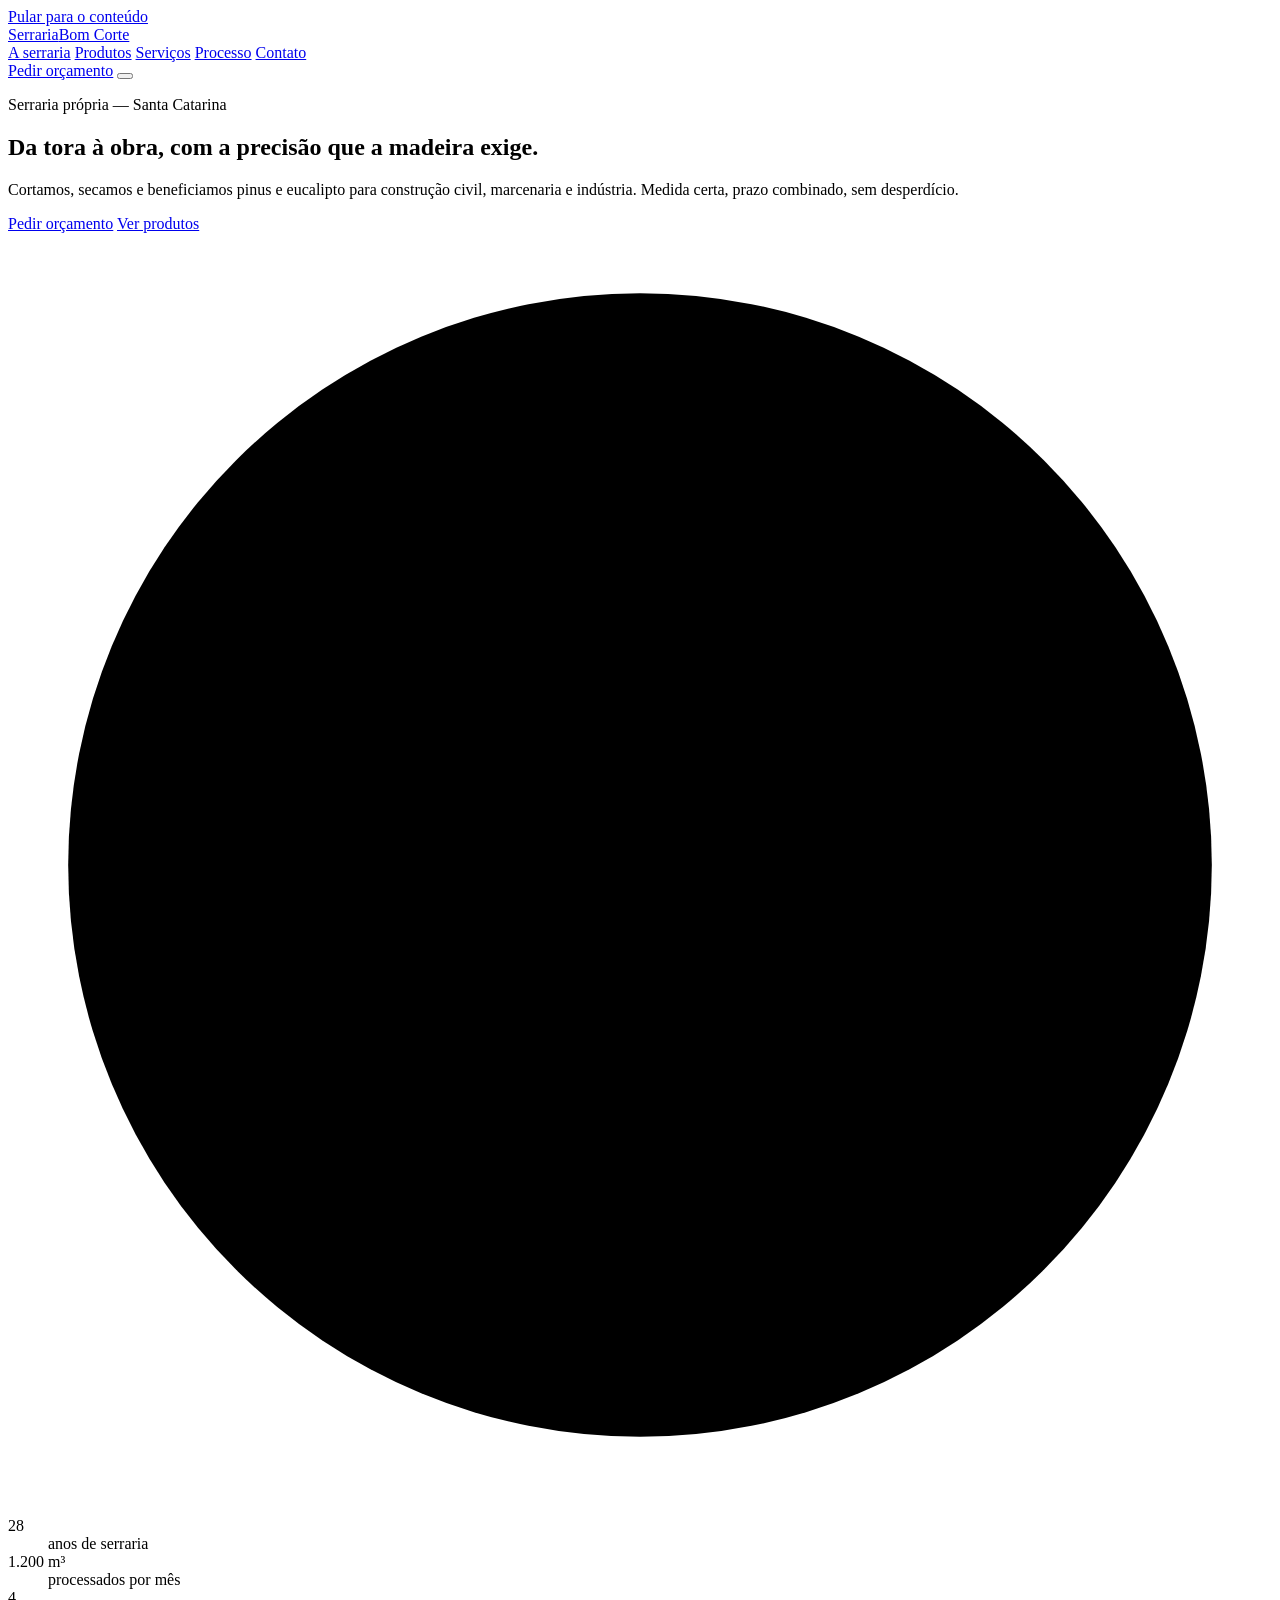
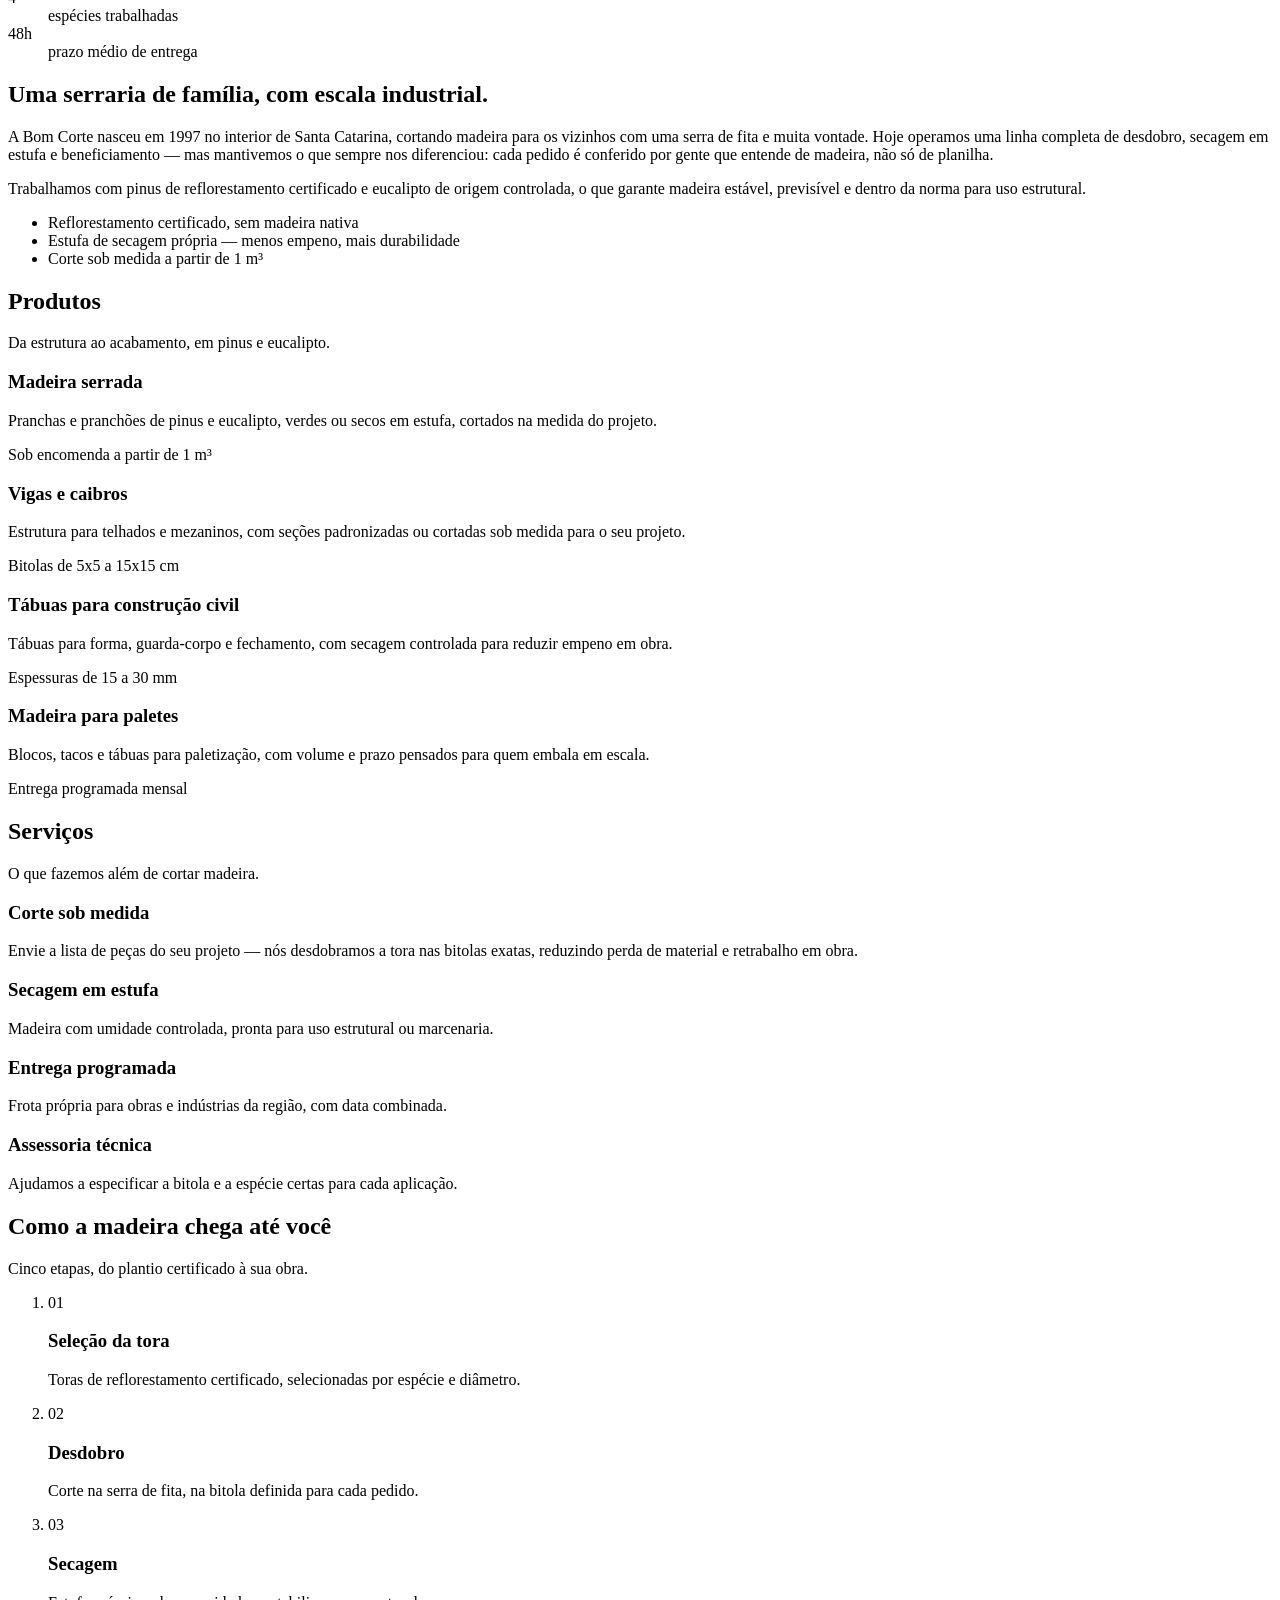
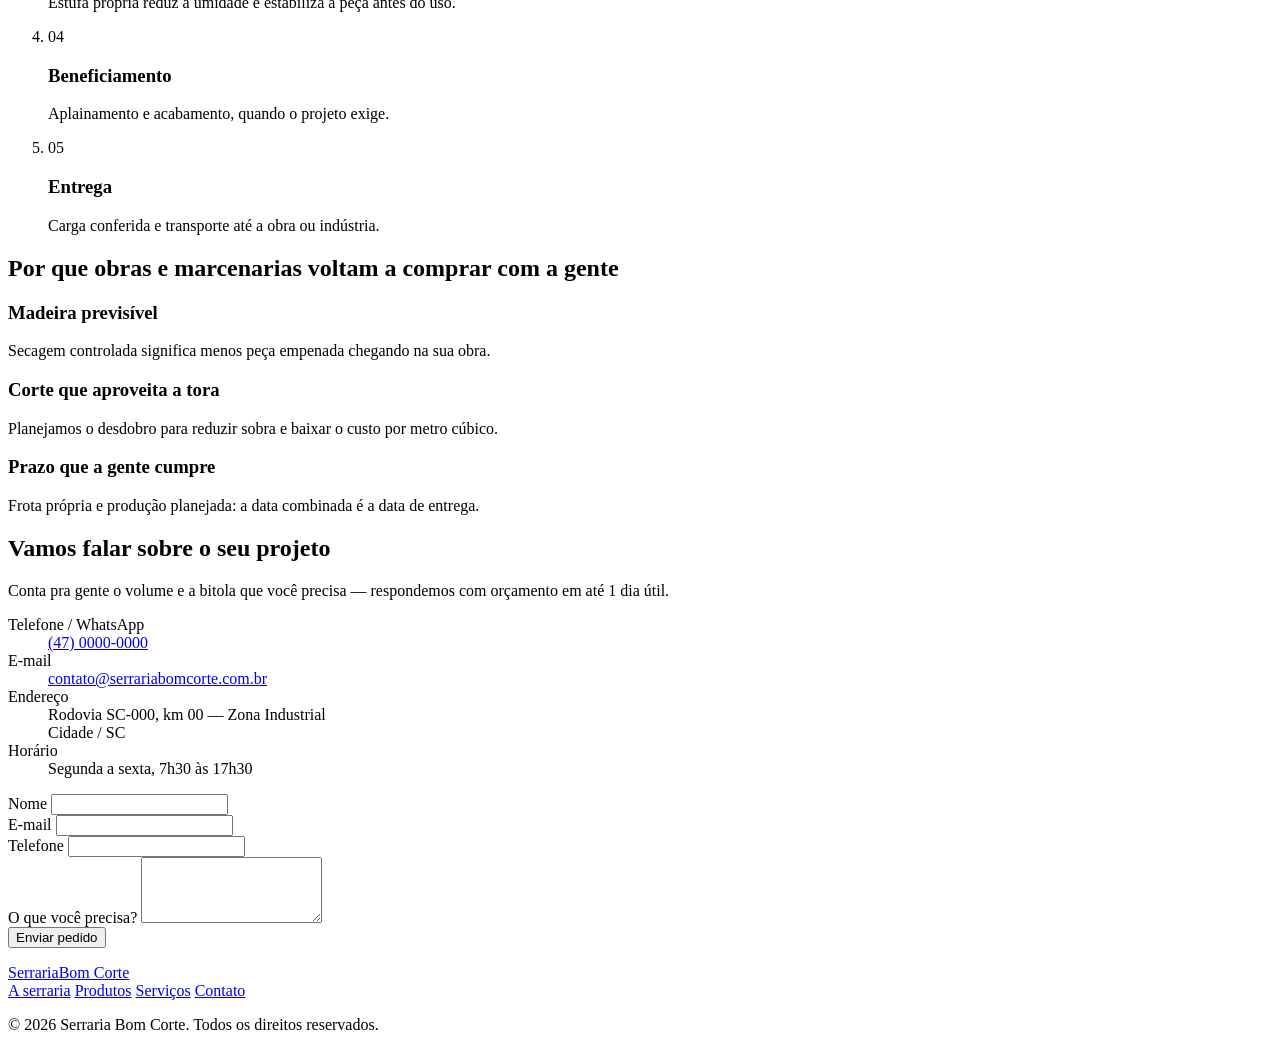
==== index.html @ 904351a1 "Estrutura inicial do projeto" ====
<!DOCTYPE html>
<html lang="pt-BR">
<head>
<meta charset="UTF-8">
<meta name="viewport" content="width=device-width, initial-scale=1.0">
<title>Serraria Bom Corte — Madeira serrada com precisão</title>
<meta name="description" content="Serraria Bom Corte: madeira serrada, vigas, caibros e tábuas para construção civil, marcenaria e paletes. Corte sob medida e entrega em toda a região.">
<link rel="preconnect" href="https://fonts.googleapis.com">
<link rel="preconnect" href="https://fonts.gstatic.com" crossorigin>
<link href="https://fonts.googleapis.com/css2?family=Zilla+Slab:wght@400;500;600;700&family=Work+Sans:wght@400;500;600&display=swap" rel="stylesheet">
<link rel="stylesheet" href="style.css">
</head>
<body>

<a href="#conteudo" class="skip-link">Pular para o conteúdo</a>

<header class="site-header" id="site-header">
  <div class="header-inner">
    <a href="#inicio" class="wordmark">
      Serraria<span>Bom Corte</span>
    </a>

    <nav class="main-nav" id="main-nav">
      <a href="#sobre">A serraria</a>
      <a href="#produtos">Produtos</a>
      <a href="#servicos">Serviços</a>
      <a href="#processo">Processo</a>
      <a href="#contato">Contato</a>
    </nav>

    <a href="#contato" class="btn btn-header">Pedir orçamento</a>

    <button class="menu-toggle" id="menu-toggle" aria-label="Abrir menu" aria-expanded="false" aria-controls="main-nav">
      <span></span><span></span><span></span>
    </button>
  </div>
</header>

<main id="conteudo">

  <!-- HERO -->
  <section class="hero" id="inicio">
    <div class="hero-inner">
      <div class="hero-text">
        <p class="hero-kicker">Serraria própria — Santa Catarina</p>
        <h1>Da tora à obra, com a precisão que a madeira exige.</h1>
        <p class="hero-lead">
          Cortamos, secamos e beneficiamos pinus e eucalipto para construção civil,
          marcenaria e indústria. Medida certa, prazo combinado, sem desperdício.
        </p>
        <div class="hero-actions">
          <a href="#contato" class="btn btn-primary">Pedir orçamento</a>
          <a href="#produtos" class="btn btn-ghost">Ver produtos</a>
        </div>
      </div>

      <div class="hero-figure" aria-hidden="true">
        <svg viewBox="0 0 420 420" class="rings">
          <circle cx="210" cy="210" r="190" class="ring r1"/>
          <circle cx="210" cy="210" r="160" class="ring r2"/>
          <circle cx="210" cy="210" r="132" class="ring r3"/>
          <circle cx="210" cy="210" r="106" class="ring r4"/>
          <circle cx="210" cy="210" r="82"  class="ring r5"/>
          <circle cx="210" cy="210" r="60"  class="ring r6"/>
          <circle cx="210" cy="210" r="40"  class="ring r7"/>
          <circle cx="210" cy="210" r="22"  class="ring r8"/>
          <line x1="210" y1="20" x2="210" y2="400" class="crack"/>
          <line x1="120" y1="60" x2="230" y2="210" class="crack crack-b"/>
        </svg>
      </div>
    </div>

    <dl class="hero-stats">
      <div><dt>28</dt><dd>anos de serraria</dd></div>
      <div><dt>1.200 m³</dt><dd>processados por mês</dd></div>
      <div><dt>4</dt><dd>espécies trabalhadas</dd></div>
      <div><dt>48h</dt><dd>prazo médio de entrega</dd></div>
    </dl>
  </section>

  <!-- SOBRE -->
  <section class="about" id="sobre">
    <div class="about-inner">
      <div class="about-text">
        <h2>Uma serraria de família, com escala industrial.</h2>
        <p>
          A Bom Corte nasceu em 1997 no interior de Santa Catarina, cortando madeira
          para os vizinhos com uma serra de fita e muita vontade. Hoje operamos uma
          linha completa de desdobro, secagem em estufa e beneficiamento — mas
          mantivemos o que sempre nos diferenciou: cada pedido é conferido por gente
          que entende de madeira, não só de planilha.
        </p>
        <p>
          Trabalhamos com pinus de reflorestamento certificado e eucalipto de origem
          controlada, o que garante madeira estável, previsível e dentro da norma
          para uso estrutural.
        </p>
        <ul class="about-points">
          <li>Reflorestamento certificado, sem madeira nativa</li>
          <li>Estufa de secagem própria — menos empeno, mais durabilidade</li>
          <li>Corte sob medida a partir de 1 m³</li>
        </ul>
      </div>
      <div class="about-plank" aria-hidden="true"></div>
    </div>
  </section>

  <!-- PRODUTOS -->
  <section class="products" id="produtos">
    <div class="section-head">
      <h2>Produtos</h2>
      <p>Da estrutura ao acabamento, em pinus e eucalipto.</p>
    </div>

    <div class="product-list">
      <article class="product-row">
        <div class="product-info">
          <h3>Madeira serrada</h3>
          <p>Pranchas e pranchões de pinus e eucalipto, verdes ou secos em estufa, cortados na medida do projeto.</p>
          <span class="product-tag">Sob encomenda a partir de 1 m³</span>
        </div>
      </article>

      <article class="product-row product-row--alt">
        <div class="product-info">
          <h3>Vigas e caibros</h3>
          <p>Estrutura para telhados e mezaninos, com seções padronizadas ou cortadas sob medida para o seu projeto.</p>
          <span class="product-tag">Bitolas de 5x5 a 15x15 cm</span>
        </div>
      </article>

      <article class="product-row">
        <div class="product-info">
          <h3>Tábuas para construção civil</h3>
          <p>Tábuas para forma, guarda-corpo e fechamento, com secagem controlada para reduzir empeno em obra.</p>
          <span class="product-tag">Espessuras de 15 a 30 mm</span>
        </div>
      </article>

      <article class="product-row product-row--alt">
        <div class="product-info">
          <h3>Madeira para paletes</h3>
          <p>Blocos, tacos e tábuas para paletização, com volume e prazo pensados para quem embala em escala.</p>
          <span class="product-tag">Entrega programada mensal</span>
        </div>
      </article>
    </div>
  </section>

  <!-- SERVIÇOS -->
  <section class="services" id="servicos">
    <div class="section-head">
      <h2>Serviços</h2>
      <p>O que fazemos além de cortar madeira.</p>
    </div>

    <div class="services-grid">
      <article class="service-card service-card--feature">
        <h3>Corte sob medida</h3>
        <p>
          Envie a lista de peças do seu projeto — nós desdobramos a tora nas
          bitolas exatas, reduzindo perda de material e retrabalho em obra.
        </p>
      </article>
      <article class="service-card">
        <h3>Secagem em estufa</h3>
        <p>Madeira com umidade controlada, pronta para uso estrutural ou marcenaria.</p>
      </article>
      <article class="service-card">
        <h3>Entrega programada</h3>
        <p>Frota própria para obras e indústrias da região, com data combinada.</p>
      </article>
      <article class="service-card">
        <h3>Assessoria técnica</h3>
        <p>Ajudamos a especificar a bitola e a espécie certas para cada aplicação.</p>
      </article>
    </div>
  </section>

  <!-- PROCESSO -->
  <section class="process" id="processo">
    <div class="section-head">
      <h2>Como a madeira chega até você</h2>
      <p>Cinco etapas, do plantio certificado à sua obra.</p>
    </div>

    <ol class="process-list">
      <li>
        <span class="process-step">01</span>
        <h3>Seleção da tora</h3>
        <p>Toras de reflorestamento certificado, selecionadas por espécie e diâmetro.</p>
      </li>
      <li>
        <span class="process-step">02</span>
        <h3>Desdobro</h3>
        <p>Corte na serra de fita, na bitola definida para cada pedido.</p>
      </li>
      <li>
        <span class="process-step">03</span>
        <h3>Secagem</h3>
        <p>Estufa própria reduz a umidade e estabiliza a peça antes do uso.</p>
      </li>
      <li>
        <span class="process-step">04</span>
        <h3>Beneficiamento</h3>
        <p>Aplainamento e acabamento, quando o projeto exige.</p>
      </li>
      <li>
        <span class="process-step">05</span>
        <h3>Entrega</h3>
        <p>Carga conferida e transporte até a obra ou indústria.</p>
      </li>
    </ol>
  </section>

  <!-- DIFERENCIAIS -->
  <section class="differentials" id="diferenciais">
    <div class="differentials-inner">
      <h2>Por que obras e marcenarias voltam a comprar com a gente</h2>
      <div class="differentials-list">
        <div>
          <h3>Madeira previsível</h3>
          <p>Secagem controlada significa menos peça empenada chegando na sua obra.</p>
        </div>
        <div>
          <h3>Corte que aproveita a tora</h3>
          <p>Planejamos o desdobro para reduzir sobra e baixar o custo por metro cúbico.</p>
        </div>
        <div>
          <h3>Prazo que a gente cumpre</h3>
          <p>Frota própria e produção planejada: a data combinada é a data de entrega.</p>
        </div>
      </div>
    </div>
  </section>

  <!-- CONTATO -->
  <section class="contact" id="contato">
    <div class="contact-inner">
      <div class="contact-info">
        <h2>Vamos falar sobre o seu projeto</h2>
        <p>Conta pra gente o volume e a bitola que você precisa — respondemos com orçamento em até 1 dia útil.</p>

        <dl class="contact-details">
          <div>
            <dt>Telefone / WhatsApp</dt>
            <dd><a href="tel:+554700000000">(47) 0000-0000</a></dd>
          </div>
          <div>
            <dt>E-mail</dt>
            <dd><a href="mailto:contato@serrariabomcorte.com.br">contato@serrariabomcorte.com.br</a></dd>
          </div>
          <div>
            <dt>Endereço</dt>
            <dd>Rodovia SC-000, km 00 — Zona Industrial<br>Cidade / SC</dd>
          </div>
          <div>
            <dt>Horário</dt>
            <dd>Segunda a sexta, 7h30 às 17h30</dd>
          </div>
        </dl>
      </div>

      <form class="contact-form" id="contact-form" action="enviar.php" method="POST" novalidate>
        <div class="form-row">
          <label for="nome">Nome</label>
          <input type="text" id="nome" name="nome" autocomplete="name" required>
          <span class="form-error" data-error-for="nome"></span>
        </div>

        <div class="form-row">
          <label for="email">E-mail</label>
          <input type="email" id="email" name="email" autocomplete="email" required>
          <span class="form-error" data-error-for="email"></span>
        </div>

        <div class="form-row">
          <label for="telefone">Telefone</label>
          <input type="tel" id="telefone" name="telefone" autocomplete="tel">
        </div>

        <div class="form-row">
          <label for="mensagem">O que você precisa?</label>
          <textarea id="mensagem" name="mensagem" rows="4" required></textarea>
          <span class="form-error" data-error-for="mensagem"></span>
        </div>

        <button type="submit" class="btn btn-primary btn-form">Enviar pedido</button>
        <p class="form-status" id="form-status" role="status" aria-live="polite"></p>
      </form>
    </div>
  </section>

</main>

<footer class="site-footer">
  <div class="footer-inner">
    <a href="#inicio" class="wordmark wordmark--footer">Serraria<span>Bom Corte</span></a>
    <nav class="footer-nav">
      <a href="#sobre">A serraria</a>
      <a href="#produtos">Produtos</a>
      <a href="#servicos">Serviços</a>
      <a href="#contato">Contato</a>
    </nav>
    <p class="footer-copy">© <span id="ano-atual">2026</span> Serraria Bom Corte. Todos os direitos reservados.</p>
  </div>
</footer>

<script src="script.js"></script>
</body>
</html>
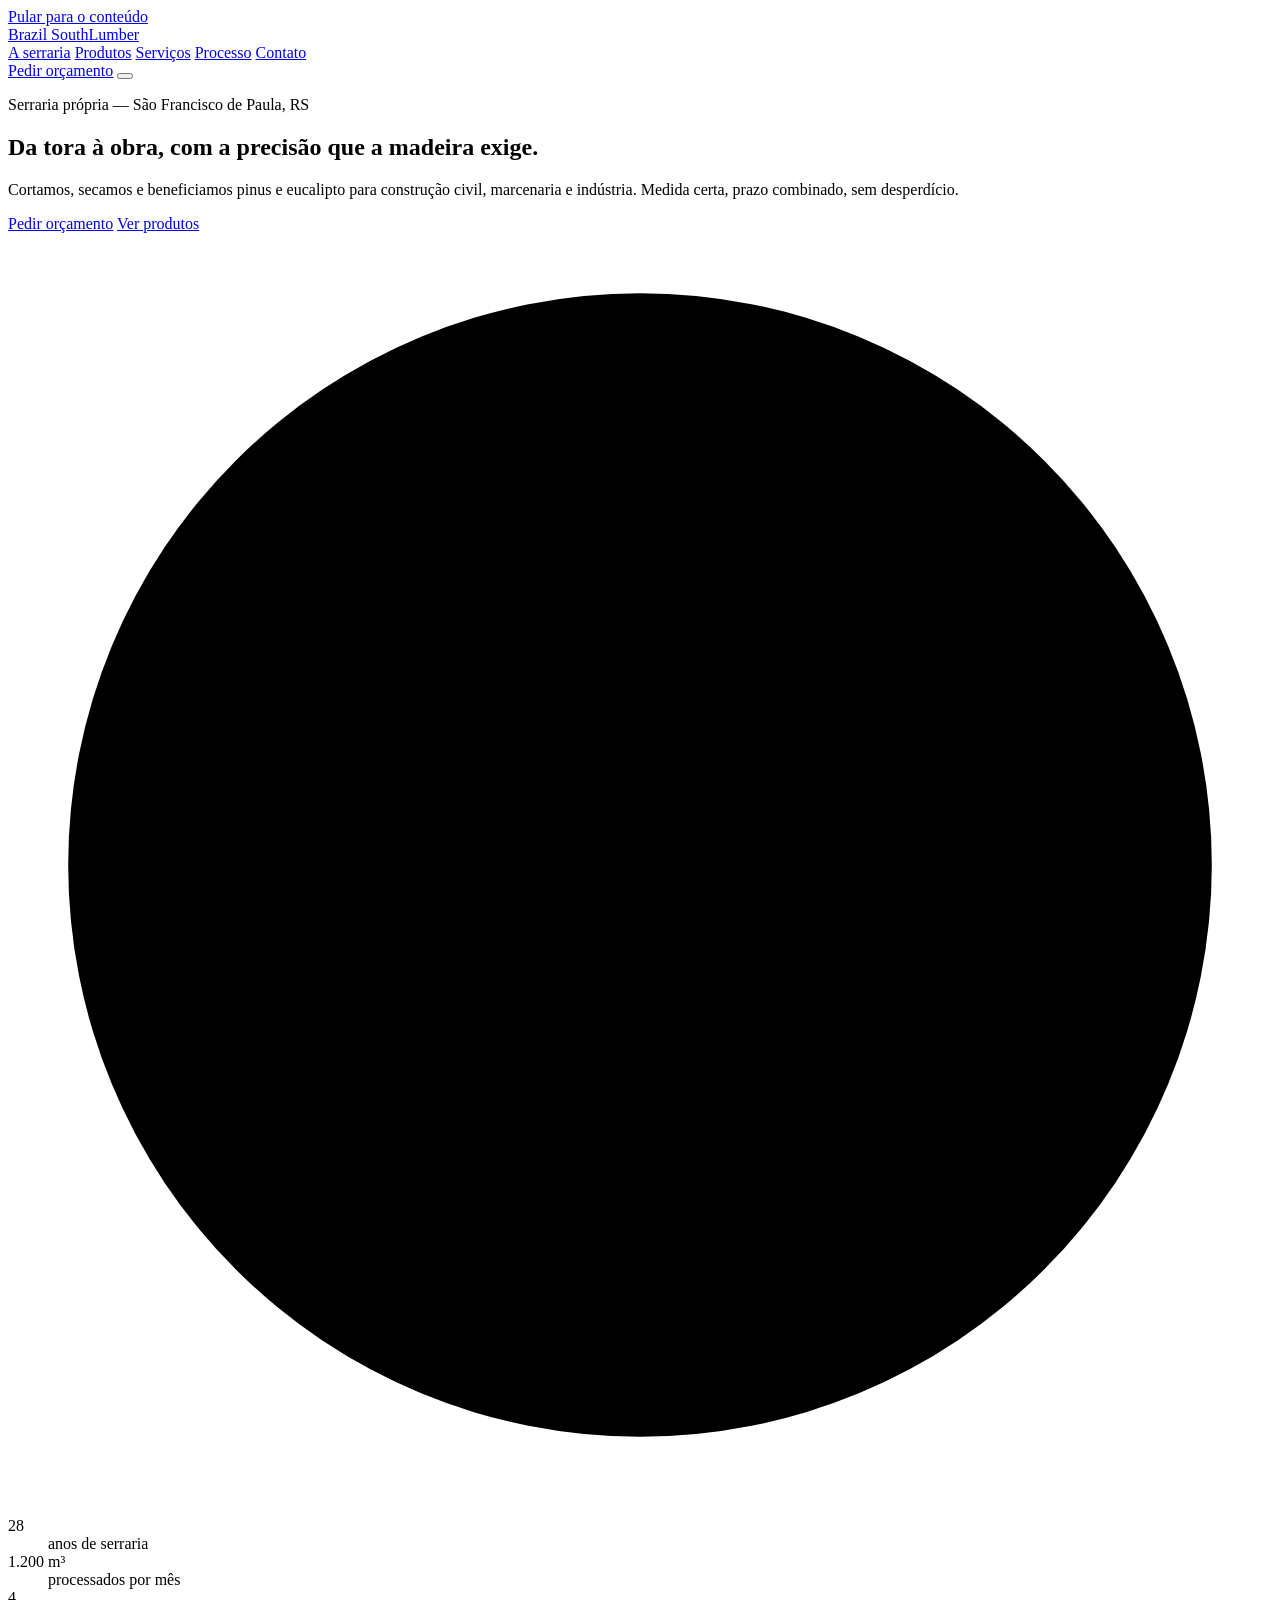
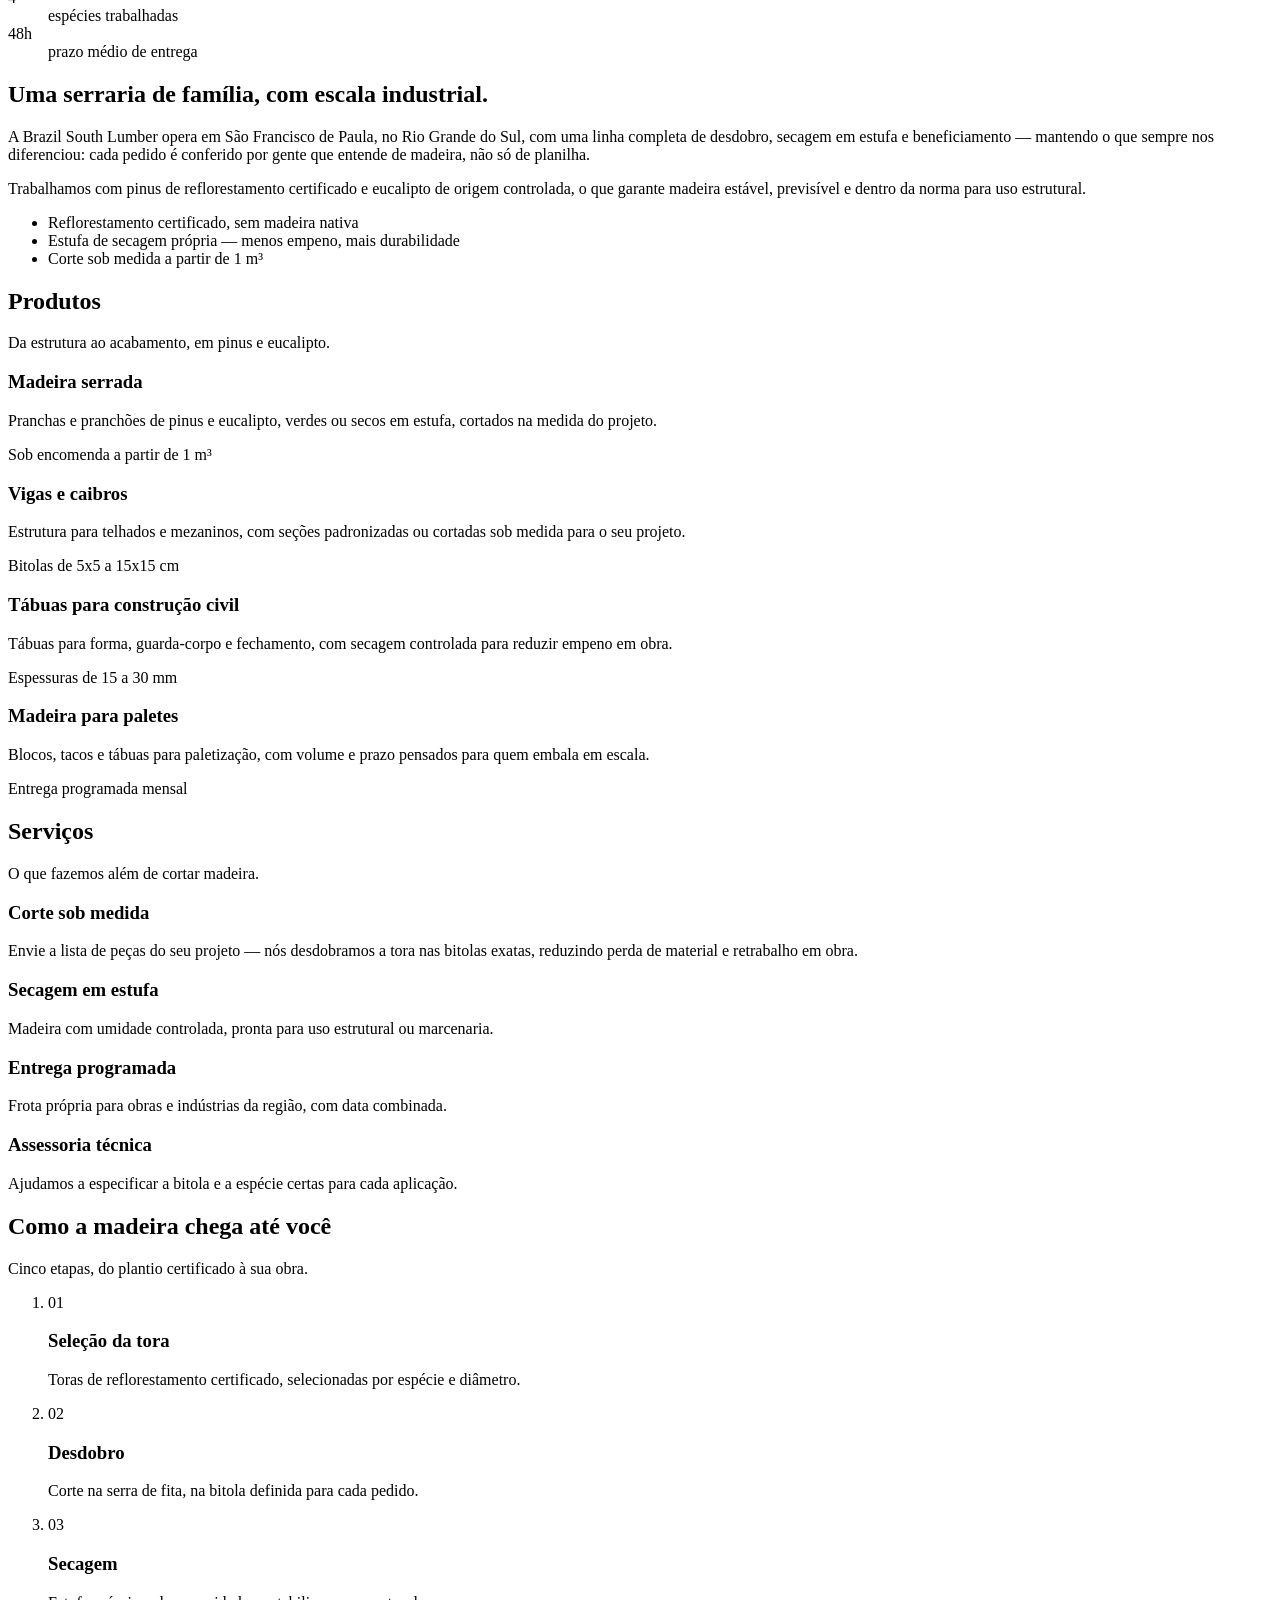
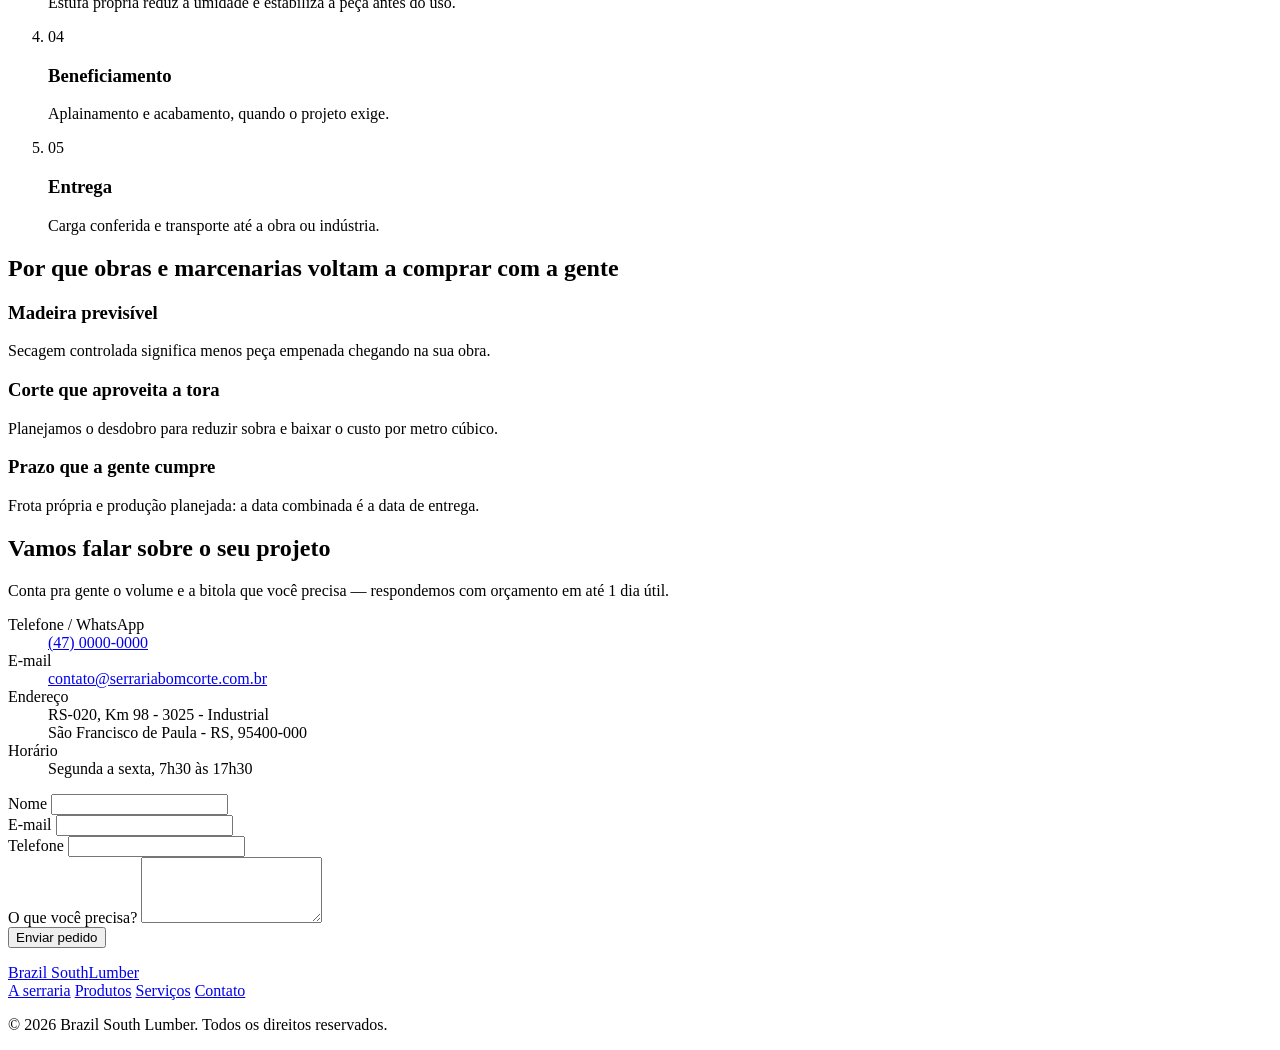
==== commit e1dfc9bf: "Colocando nome e endereco da serraria" ====
--- a/index.html
+++ b/index.html
@@ -3,8 +3,8 @@
 <head>
 <meta charset="UTF-8">
 <meta name="viewport" content="width=device-width, initial-scale=1.0">
-<title>Serraria Bom Corte — Madeira serrada com precisão</title>
-<meta name="description" content="Serraria Bom Corte: madeira serrada, vigas, caibros e tábuas para construção civil, marcenaria e paletes. Corte sob medida e entrega em toda a região.">
+<title>Brazil South Lumber — Madeira serrada com precisão</title>
+<meta name="description" content="Brazil South Lumber: madeira serrada, vigas, caibros e tábuas para construção civil, marcenaria e paletes. Corte sob medida e entrega em São Francisco de Paula - RS e região.">
 <link rel="preconnect" href="https://fonts.googleapis.com">
 <link rel="preconnect" href="https://fonts.gstatic.com" crossorigin>
 <link href="https://fonts.googleapis.com/css2?family=Zilla+Slab:wght@400;500;600;700&family=Work+Sans:wght@400;500;600&display=swap" rel="stylesheet">
@@ -17,7 +17,7 @@
 <header class="site-header" id="site-header">
   <div class="header-inner">
     <a href="#inicio" class="wordmark">
-      Serraria<span>Bom Corte</span>
+      Brazil South<span>Lumber</span>
     </a>
 
     <nav class="main-nav" id="main-nav">
@@ -42,7 +42,7 @@
   <section class="hero" id="inicio">
     <div class="hero-inner">
       <div class="hero-text">
-        <p class="hero-kicker">Serraria própria — Santa Catarina</p>
+        <p class="hero-kicker">Serraria própria — São Francisco de Paula, RS</p>
         <h1>Da tora à obra, com a precisão que a madeira exige.</h1>
         <p class="hero-lead">
           Cortamos, secamos e beneficiamos pinus e eucalipto para construção civil,
@@ -84,11 +84,10 @@
       <div class="about-text">
         <h2>Uma serraria de família, com escala industrial.</h2>
         <p>
-          A Bom Corte nasceu em 1997 no interior de Santa Catarina, cortando madeira
-          para os vizinhos com uma serra de fita e muita vontade. Hoje operamos uma
-          linha completa de desdobro, secagem em estufa e beneficiamento — mas
-          mantivemos o que sempre nos diferenciou: cada pedido é conferido por gente
-          que entende de madeira, não só de planilha.
+          A Brazil South Lumber opera em São Francisco de Paula, no Rio Grande do
+          Sul, com uma linha completa de desdobro, secagem em estufa e
+          beneficiamento — mantendo o que sempre nos diferenciou: cada pedido é
+          conferido por gente que entende de madeira, não só de planilha.
         </p>
         <p>
           Trabalhamos com pinus de reflorestamento certificado e eucalipto de origem
@@ -252,7 +251,7 @@
           </div>
           <div>
             <dt>Endereço</dt>
-            <dd>Rodovia SC-000, km 00 — Zona Industrial<br>Cidade / SC</dd>
+            <dd>RS-020, Km 98 - 3025 - Industrial<br>São Francisco de Paula - RS, 95400-000</dd>
           </div>
           <div>
             <dt>Horário</dt>
@@ -295,17 +294,17 @@
 
 <footer class="site-footer">
   <div class="footer-inner">
-    <a href="#inicio" class="wordmark wordmark--footer">Serraria<span>Bom Corte</span></a>
+    <a href="#inicio" class="wordmark wordmark--footer">Brazil South<span>Lumber</span></a>
     <nav class="footer-nav">
       <a href="#sobre">A serraria</a>
       <a href="#produtos">Produtos</a>
       <a href="#servicos">Serviços</a>
       <a href="#contato">Contato</a>
     </nav>
-    <p class="footer-copy">© <span id="ano-atual">2026</span> Serraria Bom Corte. Todos os direitos reservados.</p>
+    <p class="footer-copy">© <span id="ano-atual">2026</span> Brazil South Lumber. Todos os direitos reservados.</p>
   </div>
 </footer>
 
 <script src="script.js"></script>
 </body>
-</html>
+</html>
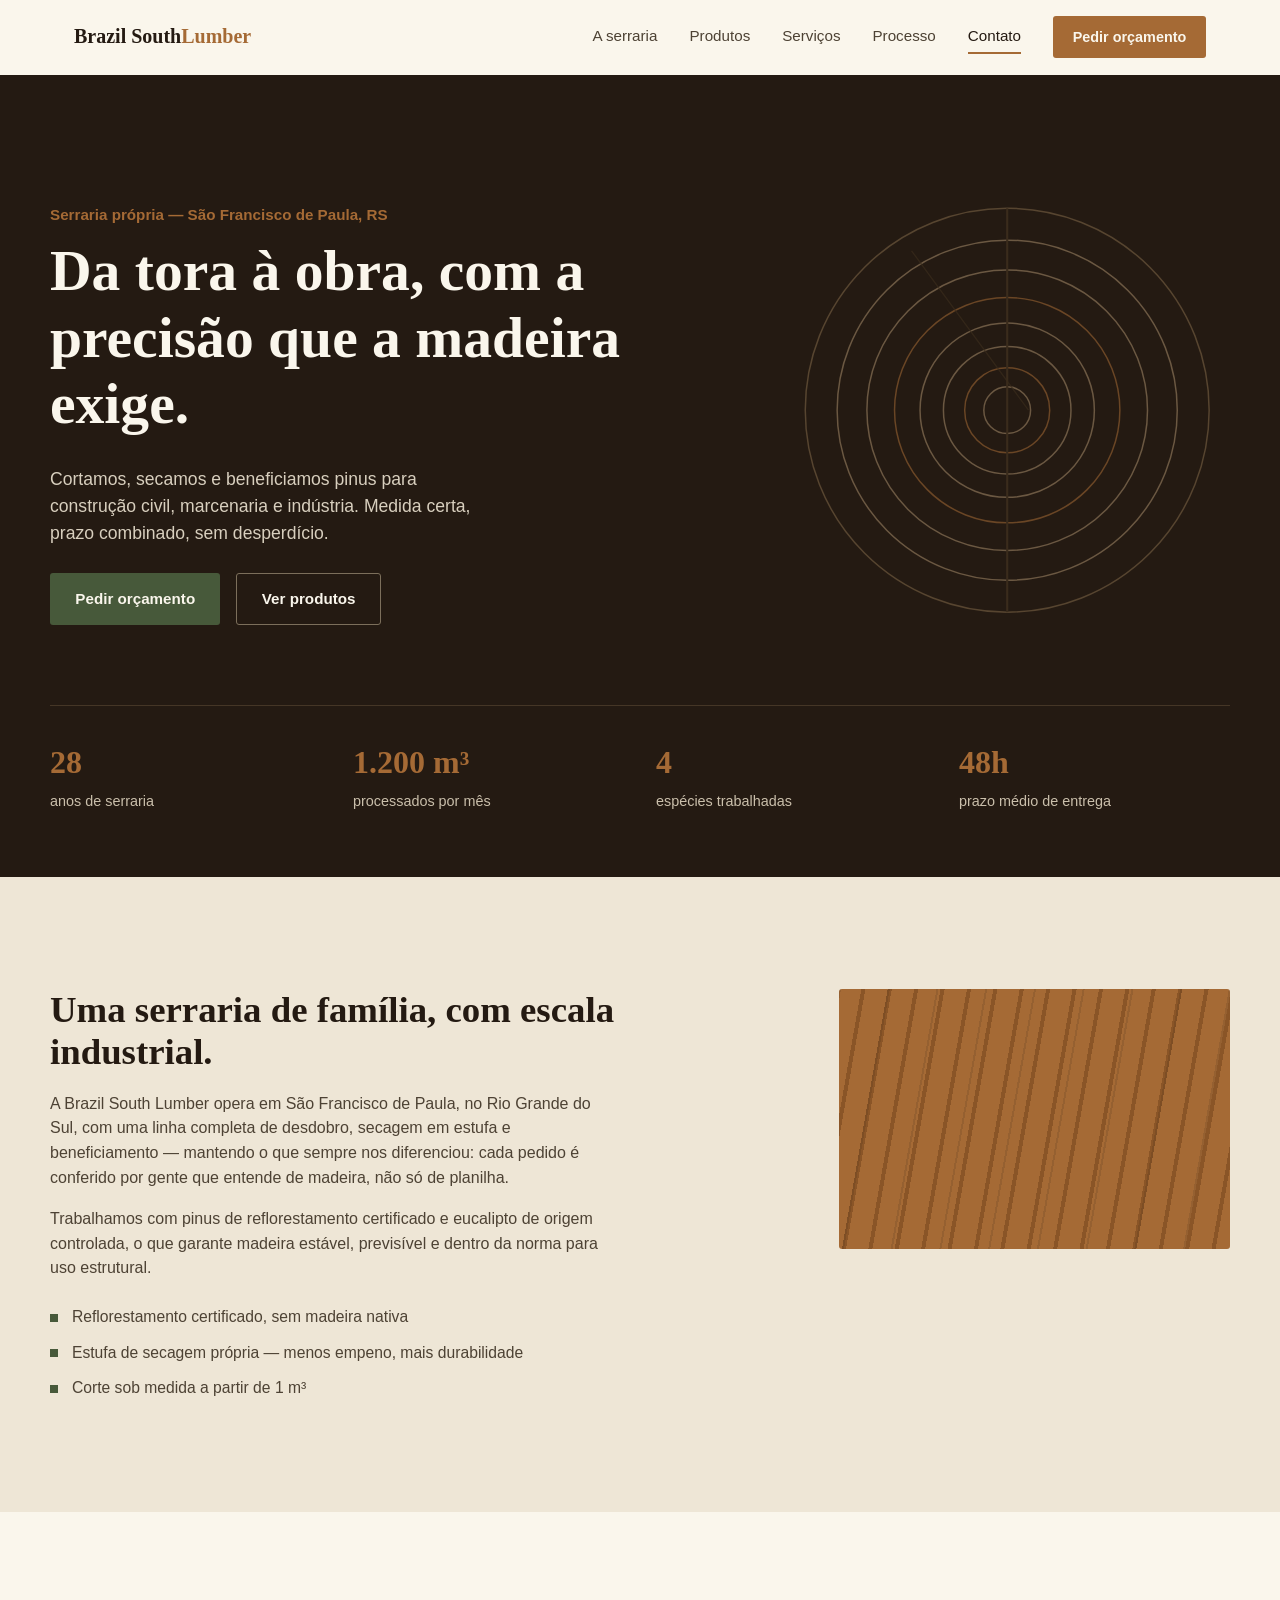
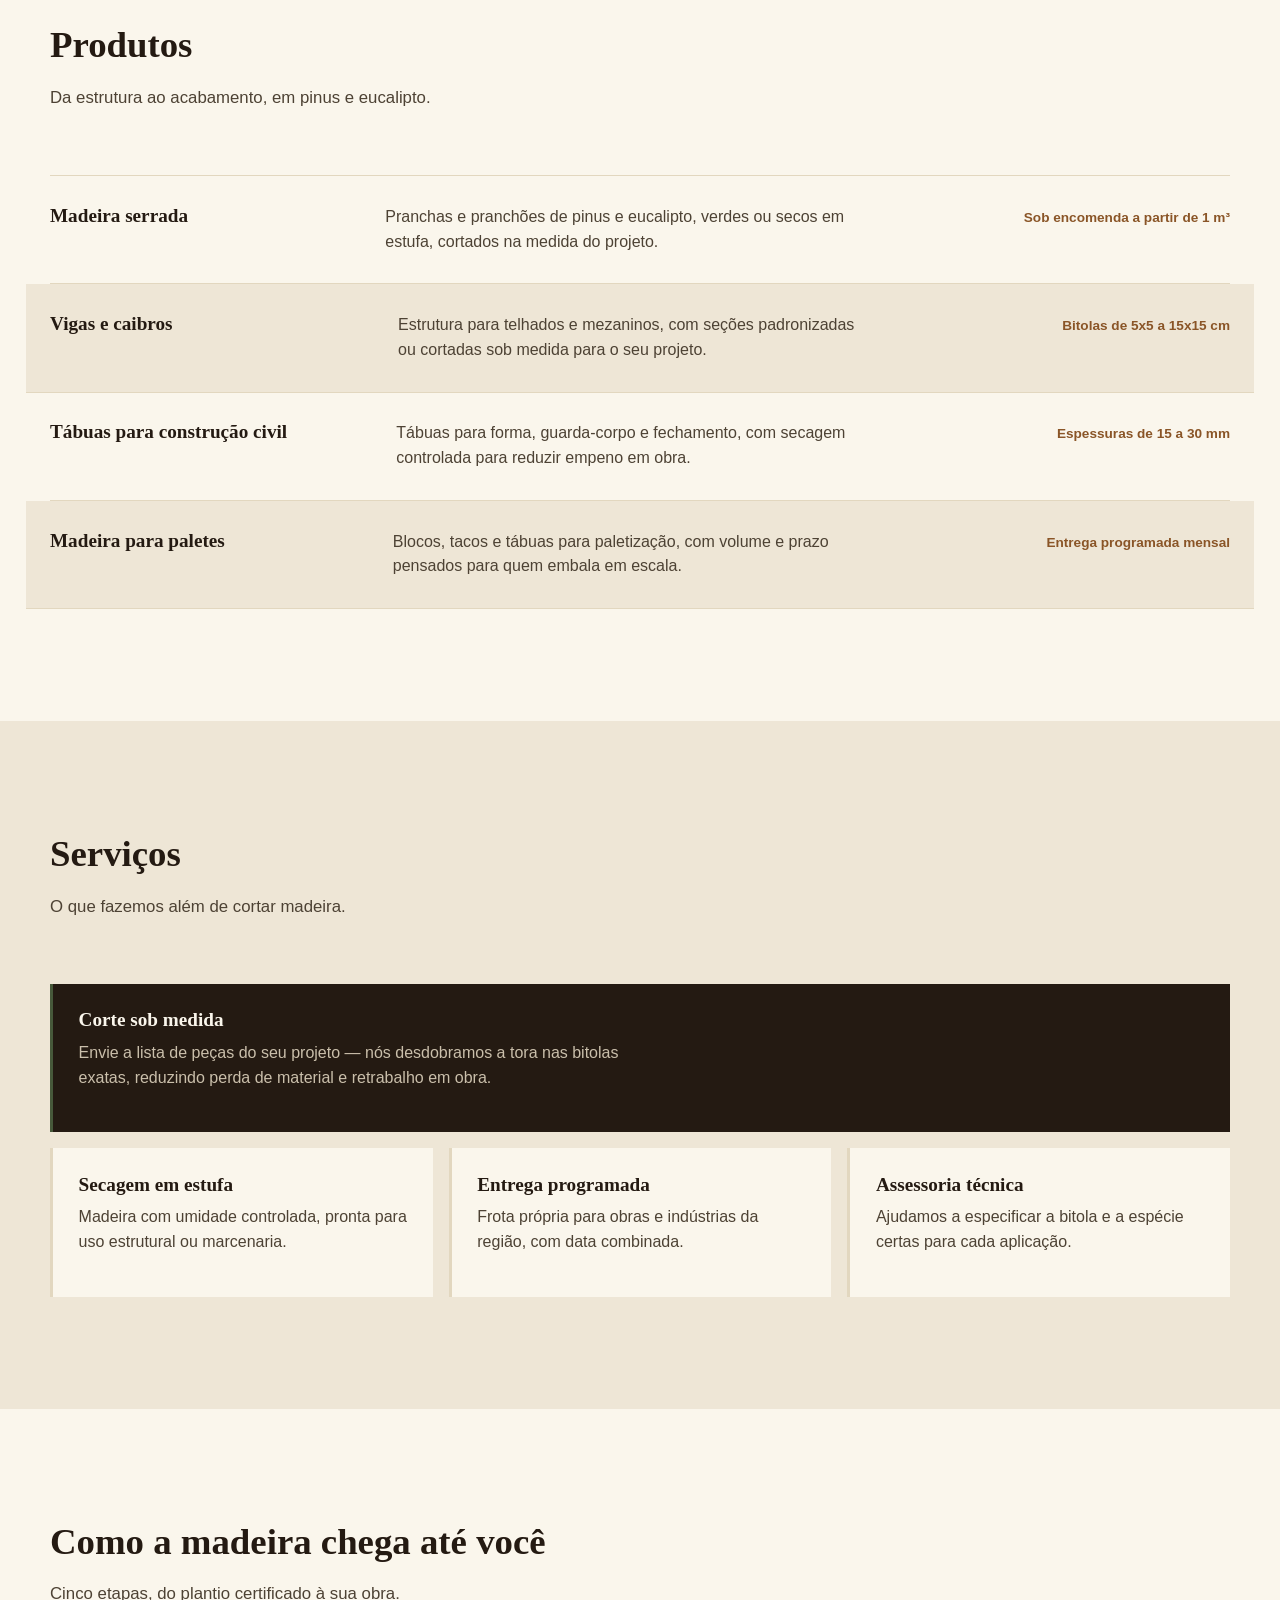
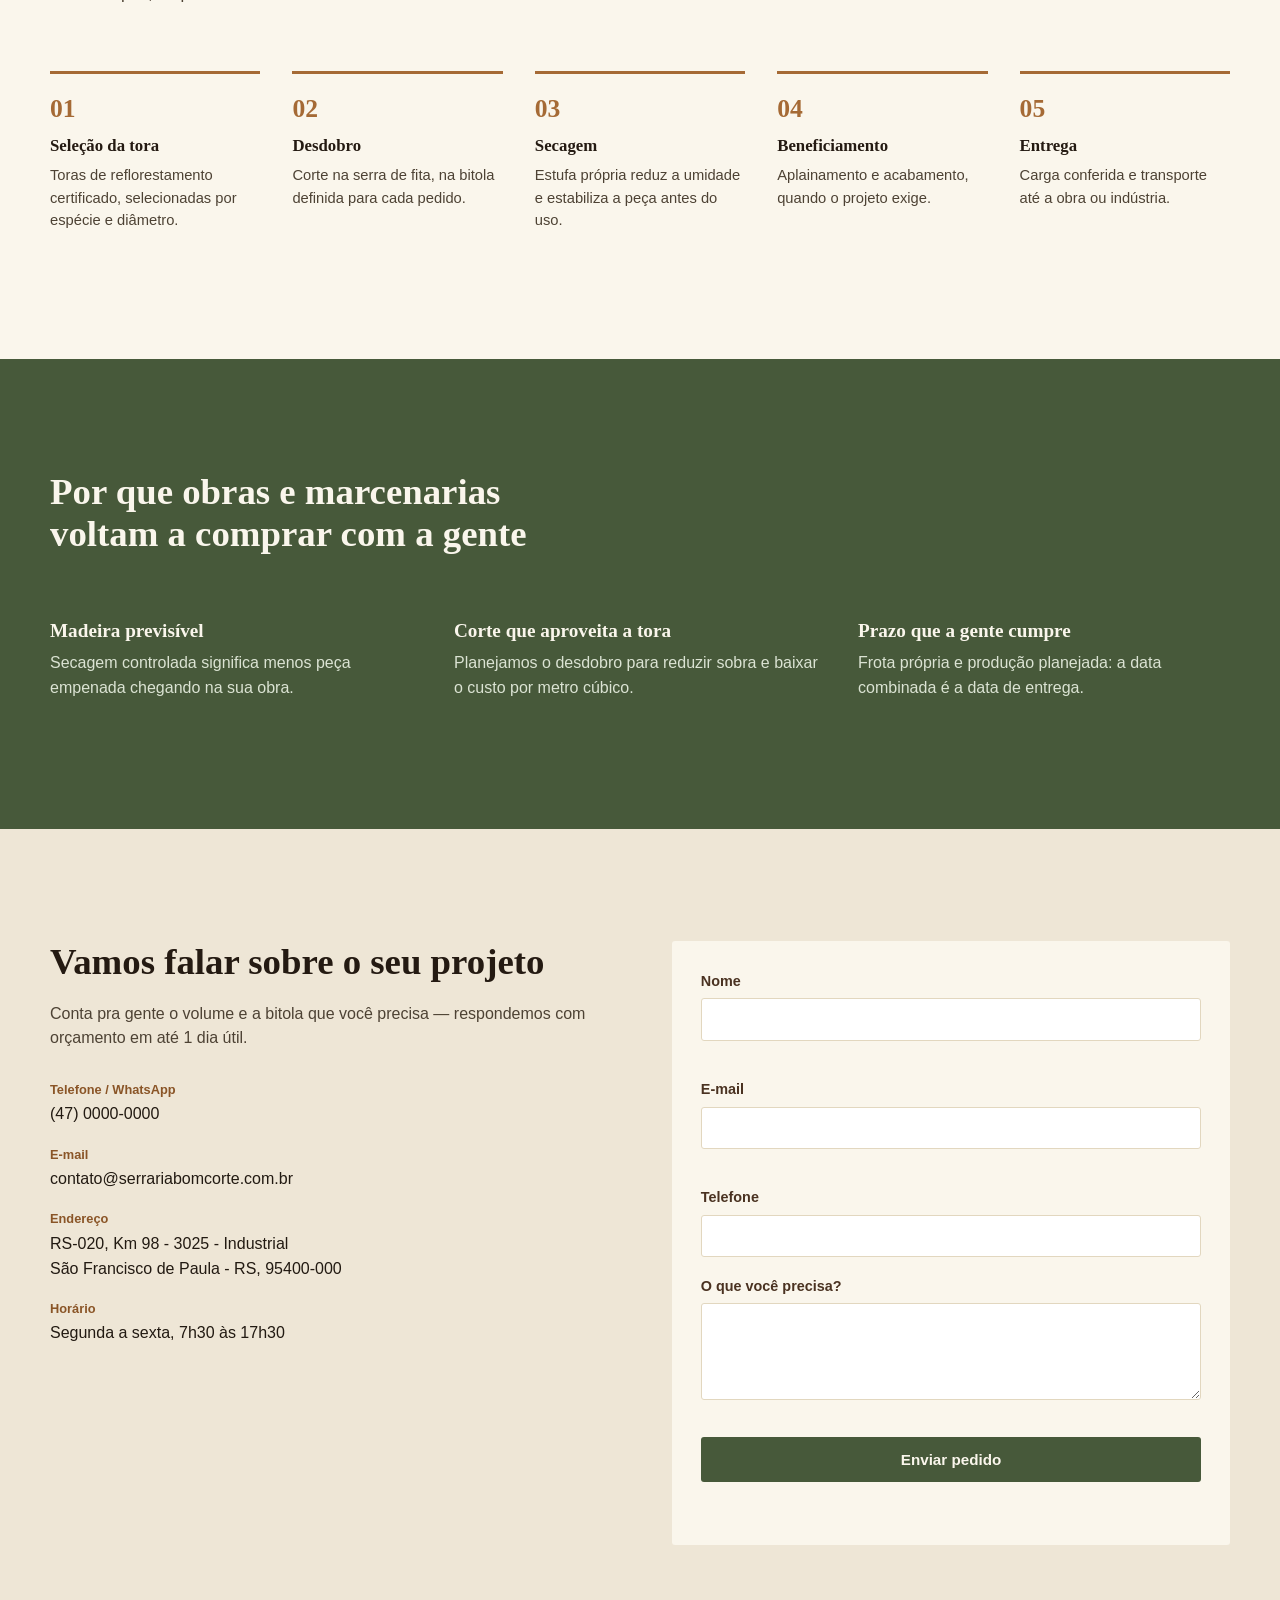
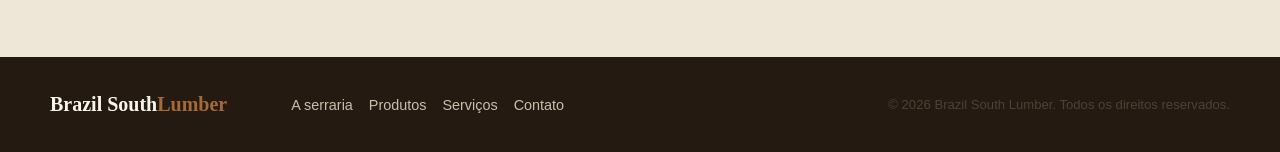
==== commit 78629f85: "Ajustando CSS da pagina" ====
--- a/index.html
+++ b/index.html
@@ -8,7 +8,8 @@
 <link rel="preconnect" href="https://fonts.googleapis.com">
 <link rel="preconnect" href="https://fonts.gstatic.com" crossorigin>
 <link href="https://fonts.googleapis.com/css2?family=Zilla+Slab:wght@400;500;600;700&family=Work+Sans:wght@400;500;600&display=swap" rel="stylesheet">
-<link rel="stylesheet" href="style.css">
+<link rel="stylesheet" href="css/style.css">
+<script src="js/script.js"></script>
 </head>
 <body>
 
@@ -45,7 +46,7 @@
         <p class="hero-kicker">Serraria própria — São Francisco de Paula, RS</p>
         <h1>Da tora à obra, com a precisão que a madeira exige.</h1>
         <p class="hero-lead">
-          Cortamos, secamos e beneficiamos pinus e eucalipto para construção civil,
+          Cortamos, secamos e beneficiamos pinus para construção civil,
           marcenaria e indústria. Medida certa, prazo combinado, sem desperdício.
         </p>
         <div class="hero-actions">
--- a/css/style.css
+++ b/css/style.css
@@ -0,0 +1,599 @@
+/* ============================================================
+   Serraria Bom Corte — estilos
+   Tipografia: Zilla Slab (títulos) + Work Sans (texto)
+   Paleta: tons de madeira e verde-pinus, sem cinza genérico
+   ============================================================ */
+
+:root {
+  /* cor */
+  --wood-bark:      #241a12;   /* casca / fundo escuro */
+  --wood-walnut:    #4a3221;   /* nogueira, texto sobre claro */
+  --wood-oak:       #a56a35;   /* carvalho serrado, acento quente */
+  --wood-oak-dark:  #8a5527;
+  --wood-paper:     #eee6d6;   /* serragem clara / fundo */
+  --wood-paper-2:   #e2d7bf;   /* levemente mais escuro que paper */
+  --pine:           #47593a;   /* verde-pinus, acento frio */
+  --pine-dark:      #384a2d;
+  --ink:            #221a12;
+  --ink-soft:       #4d4234;
+  --cream:          #faf6ec;
+
+  /* tipografia */
+  --font-display: "Zilla Slab", Georgia, serif;
+  --font-body: "Work Sans", -apple-system, BlinkMacSystemFont, sans-serif;
+
+  /* espaçamento */
+  --gap-xs: 0.5rem;
+  --gap-sm: 1rem;
+  --gap-md: 2rem;
+  --gap-lg: 4rem;
+  --gap-xl: 7rem;
+
+  --container: 1180px;
+  --radius: 3px;
+}
+
+*, *::before, *::after { box-sizing: border-box; }
+
+html { scroll-behavior: smooth; }
+
+@media (prefers-reduced-motion: reduce) {
+  html { scroll-behavior: auto; }
+  * { animation-duration: 0.01ms !important; transition-duration: 0.01ms !important; }
+}
+
+body {
+  margin: 0;
+  font-family: var(--font-body);
+  color: var(--ink);
+  background: var(--cream);
+  line-height: 1.55;
+  -webkit-font-smoothing: antialiased;
+}
+
+h1, h2, h3 {
+  font-family: var(--font-display);
+  color: var(--wood-bark);
+  line-height: 1.15;
+  margin: 0 0 0.5em;
+  font-weight: 600;
+}
+
+h1 { font-size: clamp(2.4rem, 5vw, 3.6rem); font-weight: 700; }
+h2 { font-size: clamp(1.7rem, 3vw, 2.3rem); }
+h3 { font-size: 1.2rem; }
+
+p { margin: 0 0 1em; max-width: 62ch; color: var(--ink-soft); }
+
+a { color: inherit; }
+
+.skip-link {
+  position: absolute;
+  left: -999px;
+  top: 0;
+  background: var(--wood-bark);
+  color: var(--cream);
+  padding: 0.75em 1em;
+  z-index: 1000;
+}
+.skip-link:focus { left: 0; }
+
+:focus-visible {
+  outline: 2px solid var(--pine);
+  outline-offset: 3px;
+}
+
+.btn {
+  display: inline-block;
+  font-family: var(--font-body);
+  font-weight: 600;
+  font-size: 0.95rem;
+  padding: 0.85em 1.6em;
+  border-radius: var(--radius);
+  border: 1.5px solid transparent;
+  cursor: pointer;
+  text-decoration: none;
+  transition: background-color 0.15s ease, color 0.15s ease, border-color 0.15s ease;
+}
+
+.btn-primary {
+  background: var(--pine);
+  color: var(--cream);
+}
+.btn-primary:hover { background: var(--pine-dark); }
+
+.btn-ghost {
+  background: transparent;
+  border-color: var(--wood-bark);
+  color: var(--wood-bark);
+}
+.btn-ghost:hover { background: var(--wood-bark); color: var(--cream); }
+
+.btn-header {
+  display: none;
+}
+@media (min-width: 900px) {
+  .btn-header {
+    display: inline-block;
+    background: var(--wood-oak);
+    color: var(--cream);
+    padding: 0.6em 1.3em;
+    font-size: 0.9rem;
+  }
+  .btn-header:hover { background: var(--wood-oak-dark); }
+}
+
+/* ---------------- header ---------------- */
+
+.site-header {
+  position: sticky;
+  top: 0;
+  z-index: 100;
+  background: rgba(250, 246, 236, 0.92);
+  backdrop-filter: blur(6px);
+  border-bottom: 1px solid transparent;
+  transition: border-color 0.2s ease, box-shadow 0.2s ease;
+}
+.site-header.is-scrolled {
+  border-bottom-color: var(--wood-paper-2);
+  box-shadow: 0 4px 16px rgba(36, 26, 18, 0.06);
+}
+
+.header-inner {
+  max-width: var(--container);
+  margin: 0 auto;
+  padding: 1rem 1.5rem;
+  display: flex;
+  align-items: center;
+  gap: var(--gap-md);
+}
+
+.wordmark {
+  font-family: var(--font-display);
+  font-weight: 700;
+  font-size: 1.25rem;
+  color: var(--wood-bark);
+  text-decoration: none;
+  margin-right: auto;
+  white-space: nowrap;
+}
+.wordmark span { color: var(--wood-oak); }
+
+.main-nav {
+  display: none;
+  gap: var(--gap-md);
+}
+.main-nav a {
+  text-decoration: none;
+  font-size: 0.95rem;
+  color: var(--ink-soft);
+  padding: 0.3em 0;
+  border-bottom: 2px solid transparent;
+  transition: border-color 0.15s ease, color 0.15s ease;
+}
+.main-nav a:hover, .main-nav a.is-active {
+  color: var(--wood-bark);
+  border-bottom-color: var(--wood-oak);
+}
+@media (min-width: 900px) {
+  .main-nav { display: flex; }
+}
+
+.menu-toggle {
+  display: flex;
+  flex-direction: column;
+  justify-content: center;
+  gap: 5px;
+  width: 34px;
+  height: 34px;
+  background: none;
+  border: none;
+  cursor: pointer;
+  padding: 0;
+}
+.menu-toggle span {
+  display: block;
+  height: 2px;
+  background: var(--wood-bark);
+  transition: transform 0.2s ease, opacity 0.2s ease;
+}
+.menu-toggle[aria-expanded="true"] span:nth-child(1) { transform: translateY(7px) rotate(45deg); }
+.menu-toggle[aria-expanded="true"] span:nth-child(2) { opacity: 0; }
+.menu-toggle[aria-expanded="true"] span:nth-child(3) { transform: translateY(-7px) rotate(-45deg); }
+
+@media (min-width: 900px) {
+  .menu-toggle { display: none; }
+}
+
+#main-nav.is-open {
+  display: flex;
+  flex-direction: column;
+  position: absolute;
+  top: 100%;
+  left: 0;
+  right: 0;
+  background: var(--cream);
+  padding: 1rem 1.5rem 1.5rem;
+  border-bottom: 1px solid var(--wood-paper-2);
+  gap: 0.9rem;
+}
+
+/* ---------------- hero ---------------- */
+
+.hero {
+  background: var(--wood-bark);
+  color: var(--cream);
+  padding: var(--gap-xl) 1.5rem var(--gap-lg);
+}
+
+.hero-inner {
+  max-width: var(--container);
+  margin: 0 auto;
+  display: grid;
+  gap: var(--gap-lg);
+  align-items: center;
+}
+@media (min-width: 900px) {
+  .hero-inner { grid-template-columns: 1.2fr 0.8fr; }
+}
+
+.hero-kicker {
+  font-family: var(--font-body);
+  font-size: 0.95rem;
+  color: var(--wood-oak);
+  font-weight: 600;
+  margin-bottom: 0.8em;
+}
+
+.hero h1 { color: var(--cream); }
+
+.hero-lead {
+  color: #d8cfbe;
+  font-size: 1.1rem;
+  max-width: 46ch;
+}
+
+.hero-actions {
+  display: flex;
+  flex-wrap: wrap;
+  gap: 1rem;
+  margin-top: 1.6rem;
+}
+.hero .btn-ghost { border-color: #7c6f5b; color: var(--cream); }
+.hero .btn-ghost:hover { background: var(--cream); color: var(--wood-bark); border-color: var(--cream); }
+
+.hero-figure { display: none; }
+@media (min-width: 900px) {
+  .hero-figure { display: block; }
+}
+.rings { width: 100%; height: auto; }
+.ring { fill: none; stroke: #6b5842; stroke-width: 1.4; }
+.ring.r1 { stroke: #574530; }
+.ring.r4, .ring.r7 { stroke: var(--wood-oak); opacity: 0.55; }
+.crack { stroke: #3a2c1c; stroke-width: 2; }
+.crack-b { stroke: #3a2c1c; stroke-width: 1.2; opacity: 0.7; }
+
+.hero-stats {
+  max-width: var(--container);
+  margin: var(--gap-lg) auto 0;
+  display: grid;
+  grid-template-columns: repeat(2, 1fr);
+  gap: var(--gap-md);
+  padding-top: var(--gap-md);
+  border-top: 1px solid #453626;
+}
+@media (min-width: 700px) {
+  .hero-stats { grid-template-columns: repeat(4, 1fr); }
+}
+.hero-stats dt {
+  font-family: var(--font-display);
+  font-size: 2rem;
+  font-weight: 700;
+  color: var(--wood-oak);
+}
+.hero-stats dd {
+  margin: 0.2em 0 0;
+  font-size: 0.9rem;
+  color: #cabfab;
+}
+
+/* ---------------- section shell ---------------- */
+
+main > section {
+  padding: var(--gap-xl) 1.5rem;
+}
+
+.section-head {
+  max-width: var(--container);
+  margin: 0 auto var(--gap-lg);
+}
+.section-head p { color: var(--ink-soft); font-size: 1.05rem; }
+
+/* ---------------- sobre ---------------- */
+
+.about { background: var(--wood-paper); }
+
+.about-inner {
+  max-width: var(--container);
+  margin: 0 auto;
+  display: grid;
+  gap: var(--gap-lg);
+  align-items: start;
+}
+@media (min-width: 900px) {
+  .about-inner { grid-template-columns: 1.3fr 0.7fr; }
+}
+
+.about-points {
+  list-style: none;
+  padding: 0;
+  margin: 1.5em 0 0;
+  display: grid;
+  gap: 0.7em;
+}
+.about-points li {
+  padding-left: 1.4em;
+  position: relative;
+  color: var(--ink-soft);
+  font-size: 0.98rem;
+}
+.about-points li::before {
+  content: "";
+  position: absolute;
+  left: 0;
+  top: 0.55em;
+  width: 8px;
+  height: 8px;
+  background: var(--pine);
+}
+
+.about-plank {
+  min-height: 260px;
+  border-radius: var(--radius);
+  background:
+    repeating-linear-gradient(
+      100deg,
+      var(--wood-oak) 0px, var(--wood-oak) 22px,
+      var(--wood-oak-dark) 22px, var(--wood-oak-dark) 26px
+    );
+  position: relative;
+  overflow: hidden;
+}
+.about-plank::after {
+  content: "";
+  position: absolute;
+  inset: 0;
+  background: repeating-linear-gradient(
+    100deg,
+    rgba(36,26,18,0.12) 0px, rgba(36,26,18,0.12) 2px,
+    transparent 2px, transparent 48px
+  );
+}
+
+/* ---------------- produtos ---------------- */
+
+.products { background: var(--cream); }
+
+.product-list {
+  max-width: var(--container);
+  margin: 0 auto;
+  border-top: 1px solid var(--wood-paper-2);
+}
+
+.product-row {
+  border-bottom: 1px solid var(--wood-paper-2);
+  padding: 1.8rem 0;
+  display: grid;
+}
+.product-row--alt { background: var(--wood-paper); margin: 0 -1.5rem; padding: 1.8rem 1.5rem; }
+
+.product-info {
+  max-width: var(--container);
+  margin: 0 auto;
+  width: 100%;
+  display: grid;
+  gap: 0.3em;
+}
+@media (min-width: 700px) {
+  .product-info { grid-template-columns: 1fr 2fr auto; align-items: baseline; gap: var(--gap-md); }
+  .product-info h3 { margin: 0; }
+  .product-info p { margin: 0; max-width: 52ch; }
+}
+
+.product-tag {
+  font-size: 0.85rem;
+  color: var(--wood-oak-dark);
+  font-weight: 600;
+  white-space: nowrap;
+}
+
+/* ---------------- serviços ---------------- */
+
+.services { background: var(--wood-paper); }
+
+.services-grid {
+  max-width: var(--container);
+  margin: 0 auto;
+  display: grid;
+  gap: var(--gap-sm);
+}
+@media (min-width: 700px) {
+  .services-grid { grid-template-columns: repeat(3, 1fr); }
+  .service-card--feature { grid-column: span 3; }
+}
+@media (min-width: 700px) and (max-width: 999px) {
+  .service-card--feature { grid-column: span 3; }
+}
+
+.service-card {
+  background: var(--cream);
+  padding: 1.6rem;
+  border-left: 3px solid var(--wood-paper-2);
+}
+.service-card--feature {
+  border-left-color: var(--pine);
+  background: var(--wood-bark);
+}
+.service-card--feature h3,
+.service-card--feature p { color: var(--cream); }
+.service-card--feature p { color: #cabfab; }
+
+/* ---------------- processo ---------------- */
+
+.process { background: var(--cream); }
+
+.process-list {
+  max-width: var(--container);
+  margin: 0 auto;
+  list-style: none;
+  padding: 0;
+  display: grid;
+  gap: var(--gap-md);
+  counter-reset: none;
+}
+@media (min-width: 900px) {
+  .process-list { grid-template-columns: repeat(5, 1fr); }
+}
+
+.process-list li {
+  border-top: 3px solid var(--wood-oak);
+  padding-top: 0.9rem;
+}
+
+.process-step {
+  display: block;
+  font-family: var(--font-display);
+  font-size: 1.6rem;
+  font-weight: 700;
+  color: var(--wood-oak);
+  margin-bottom: 0.3em;
+}
+
+.process-list h3 { font-size: 1.05rem; }
+.process-list p { font-size: 0.92rem; }
+
+/* ---------------- diferenciais ---------------- */
+
+.differentials { background: var(--pine); color: var(--cream); }
+
+.differentials-inner { max-width: var(--container); margin: 0 auto; }
+.differentials-inner h2 { color: var(--cream); max-width: 26ch; margin-bottom: var(--gap-lg); }
+
+.differentials-list {
+  display: grid;
+  gap: var(--gap-md);
+}
+@media (min-width: 700px) {
+  .differentials-list { grid-template-columns: repeat(3, 1fr); }
+}
+.differentials-list h3 { color: var(--cream); }
+.differentials-list p { color: #dbe3d3; }
+
+/* ---------------- contato ---------------- */
+
+.contact { background: var(--wood-paper); }
+
+.contact-inner {
+  max-width: var(--container);
+  margin: 0 auto;
+  display: grid;
+  gap: var(--gap-lg);
+}
+@media (min-width: 900px) {
+  .contact-inner { grid-template-columns: 1fr 1fr; }
+}
+
+.contact-details {
+  margin: 1.8rem 0 0;
+  display: grid;
+  gap: 1.1rem;
+}
+.contact-details dt {
+  font-size: 0.8rem;
+  color: var(--wood-oak-dark);
+  font-weight: 600;
+  margin-bottom: 0.2em;
+}
+.contact-details dd { margin: 0; color: var(--ink); }
+.contact-details a { text-decoration: none; }
+.contact-details a:hover { text-decoration: underline; }
+
+.contact-form {
+  background: var(--cream);
+  padding: 1.8rem;
+  border-radius: var(--radius);
+  display: grid;
+  gap: 1.1rem;
+  align-content: start;
+}
+
+.form-row { display: grid; gap: 0.4em; }
+.form-row label { font-size: 0.9rem; font-weight: 600; color: var(--wood-walnut); }
+
+.form-row input,
+.form-row textarea {
+  font-family: var(--font-body);
+  font-size: 1rem;
+  padding: 0.7em 0.85em;
+  border: 1.5px solid var(--wood-paper-2);
+  border-radius: var(--radius);
+  background: #fff;
+  color: var(--ink);
+  resize: vertical;
+}
+.form-row input:focus,
+.form-row textarea:focus {
+  border-color: var(--pine);
+  outline: none;
+}
+.form-row.has-error input,
+.form-row.has-error textarea { border-color: #a13d2e; }
+
+.form-error {
+  font-size: 0.82rem;
+  color: #a13d2e;
+  min-height: 1em;
+}
+
+.btn-form { width: 100%; }
+
+.form-status {
+  font-size: 0.9rem;
+  margin: 0;
+  color: var(--pine-dark);
+  min-height: 1.2em;
+}
+
+/* ---------------- footer ---------------- */
+
+.site-footer {
+  background: var(--wood-bark);
+  color: #cabfab;
+  padding: var(--gap-md) 1.5rem;
+}
+
+.footer-inner {
+  max-width: var(--container);
+  margin: 0 auto;
+  display: flex;
+  flex-wrap: wrap;
+  align-items: center;
+  gap: var(--gap-md);
+}
+
+.wordmark--footer { color: var(--cream); margin-right: var(--gap-md); }
+.wordmark--footer span { color: var(--wood-oak); }
+
+.footer-nav {
+  display: flex;
+  flex-wrap: wrap;
+  gap: var(--gap-sm);
+  margin-right: auto;
+}
+.footer-nav a { text-decoration: none; font-size: 0.9rem; color: #cabfab; }
+.footer-nav a:hover { color: var(--cream); }
+
+.footer-copy { font-size: 0.82rem; margin: 0; width: 100%; }
+@media (min-width: 700px) {
+  .footer-copy { width: auto; }
+}
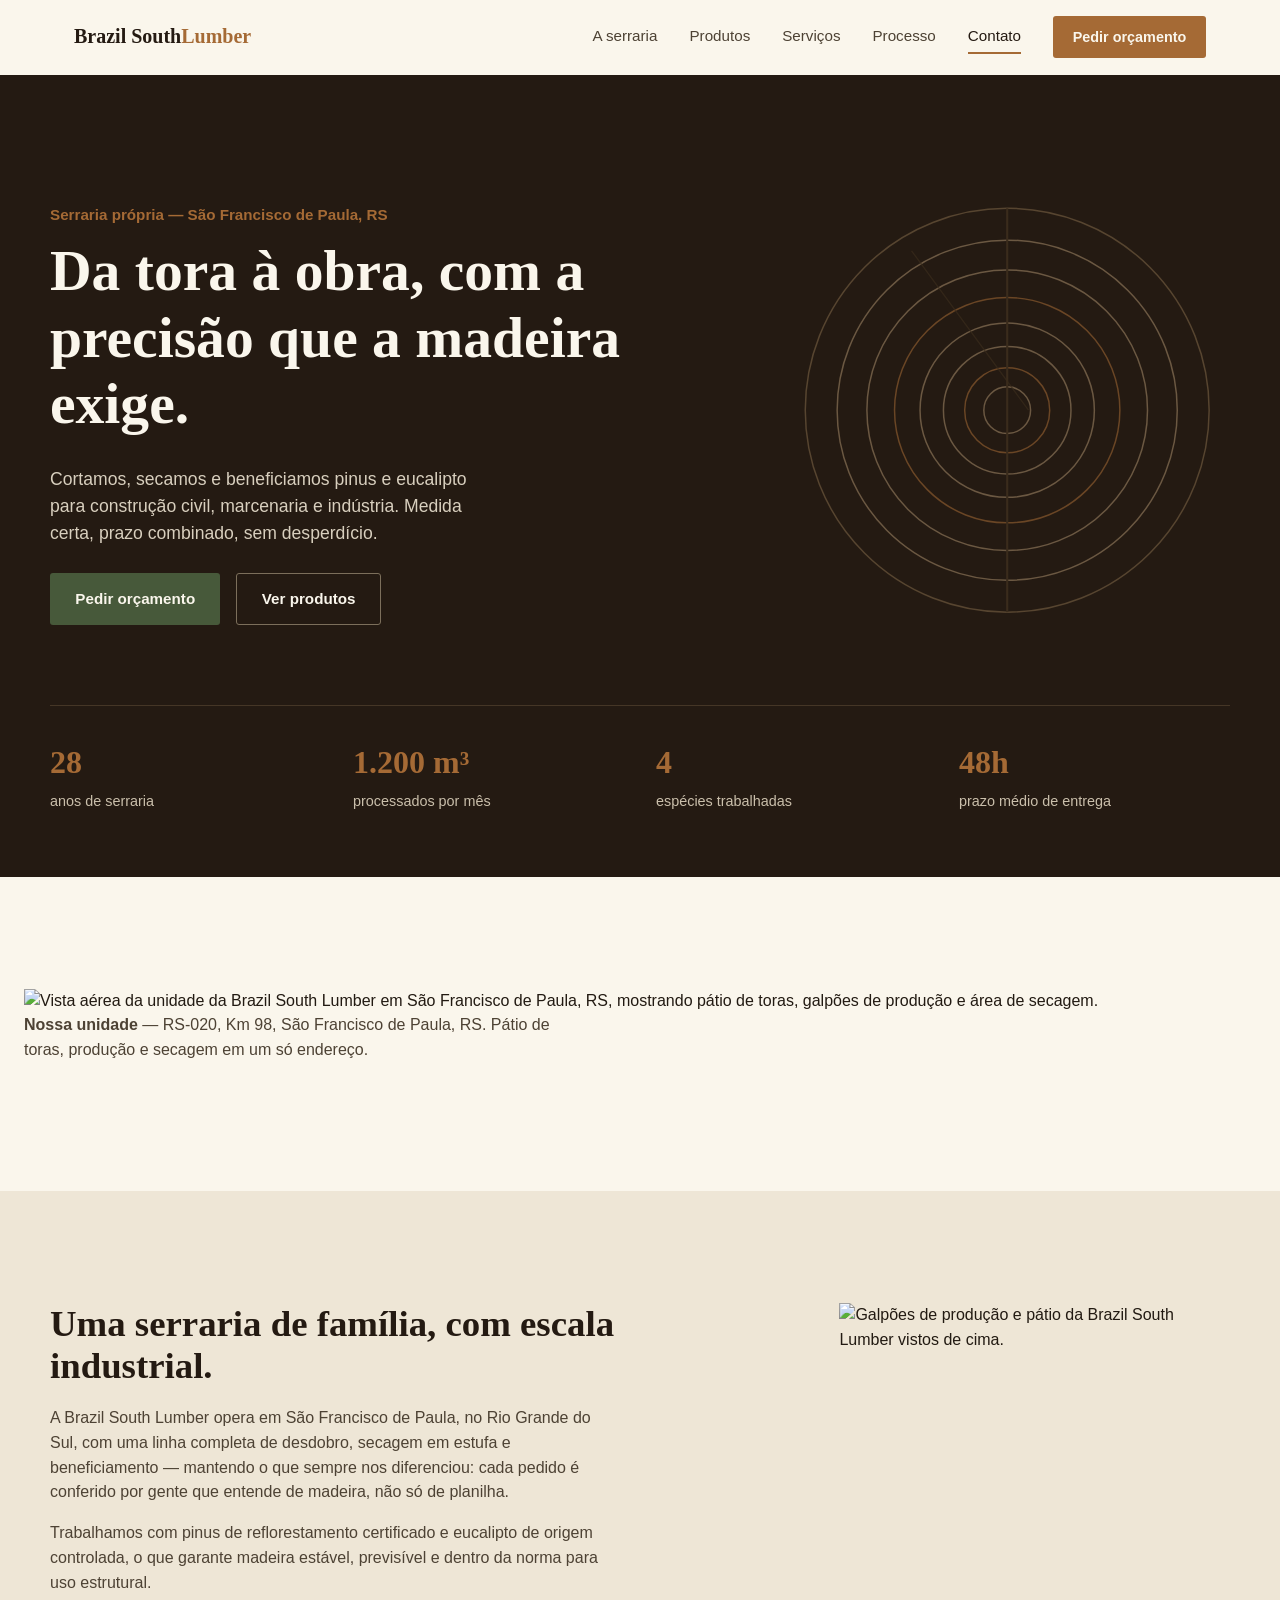
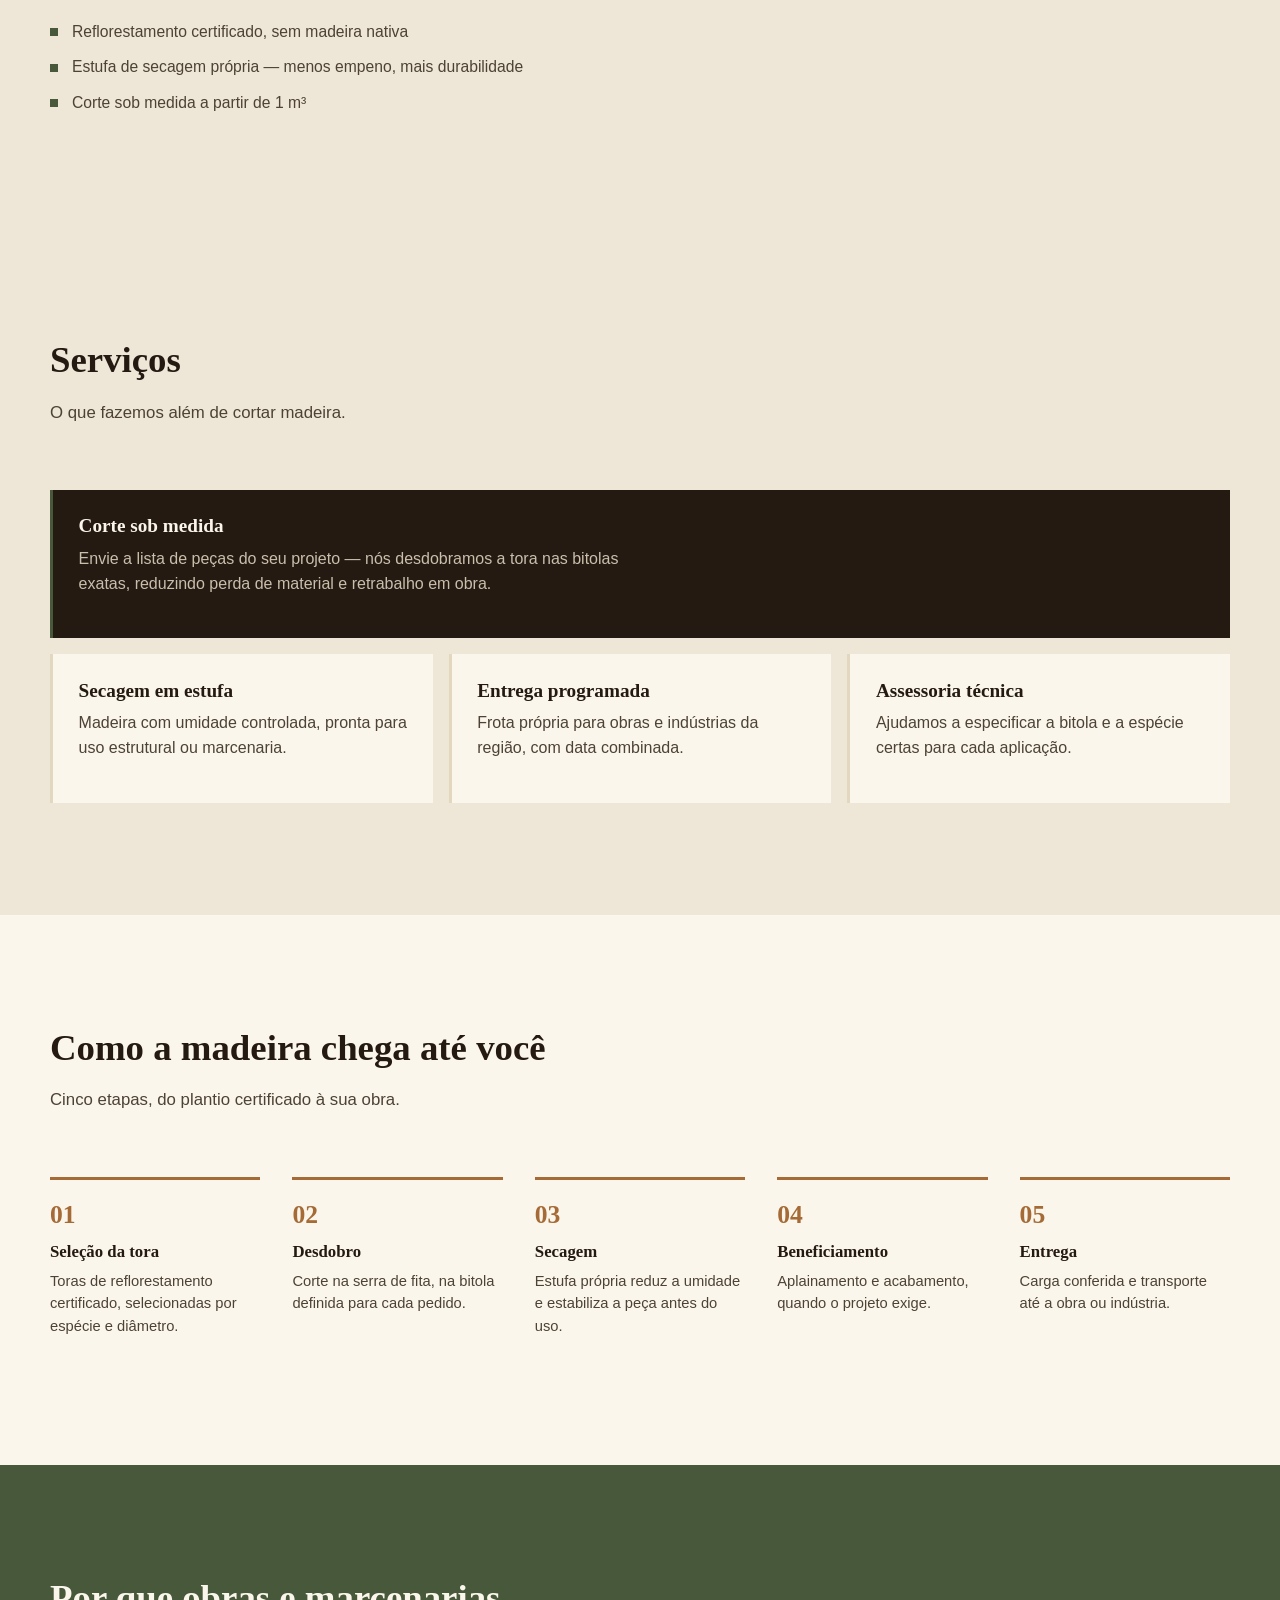
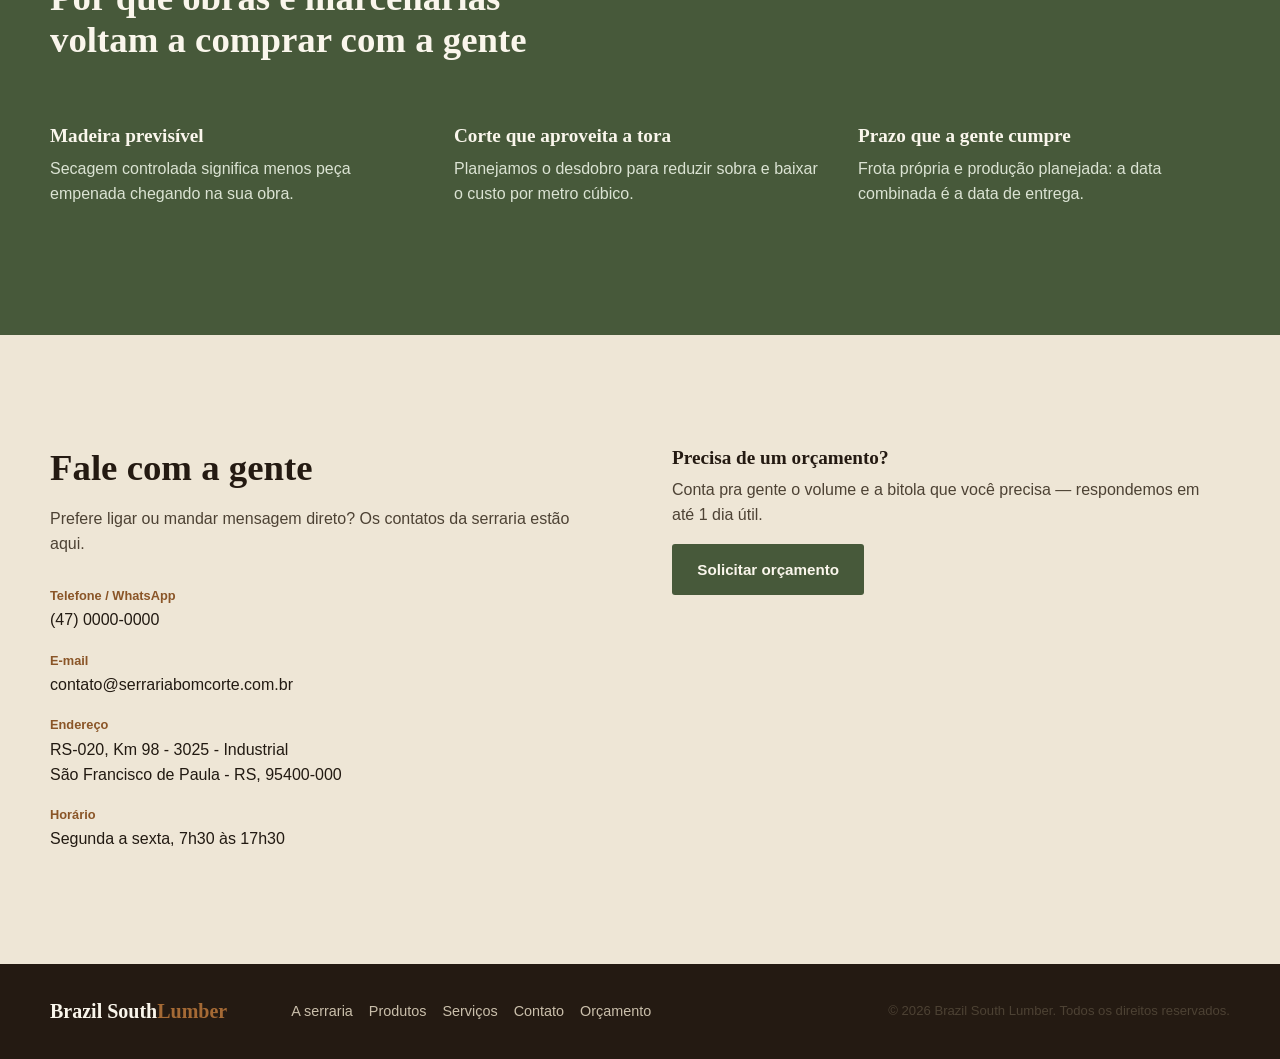
==== commit af483b8a: "Retirando a pagina orcamento e produtos da main page" ====
--- a/index.html
+++ b/index.html
@@ -9,7 +9,6 @@
 <link rel="preconnect" href="https://fonts.gstatic.com" crossorigin>
 <link href="https://fonts.googleapis.com/css2?family=Zilla+Slab:wght@400;500;600;700&family=Work+Sans:wght@400;500;600&display=swap" rel="stylesheet">
 <link rel="stylesheet" href="css/style.css">
-<script src="js/script.js"></script>
 </head>
 <body>
 
@@ -23,13 +22,13 @@
 
     <nav class="main-nav" id="main-nav">
       <a href="#sobre">A serraria</a>
-      <a href="#produtos">Produtos</a>
+      <a href="produtos.html">Produtos</a>
       <a href="#servicos">Serviços</a>
       <a href="#processo">Processo</a>
       <a href="#contato">Contato</a>
     </nav>
 
-    <a href="#contato" class="btn btn-header">Pedir orçamento</a>
+    <a href="orcamento.html" class="btn btn-header">Pedir orçamento</a>
 
     <button class="menu-toggle" id="menu-toggle" aria-label="Abrir menu" aria-expanded="false" aria-controls="main-nav">
       <span></span><span></span><span></span>
@@ -46,12 +45,12 @@
         <p class="hero-kicker">Serraria própria — São Francisco de Paula, RS</p>
         <h1>Da tora à obra, com a precisão que a madeira exige.</h1>
         <p class="hero-lead">
-          Cortamos, secamos e beneficiamos pinus para construção civil,
+          Cortamos, secamos e beneficiamos pinus e eucalipto para construção civil,
           marcenaria e indústria. Medida certa, prazo combinado, sem desperdício.
         </p>
         <div class="hero-actions">
-          <a href="#contato" class="btn btn-primary">Pedir orçamento</a>
-          <a href="#produtos" class="btn btn-ghost">Ver produtos</a>
+          <a href="orcamento.html" class="btn btn-primary">Pedir orçamento</a>
+          <a href="produtos.html" class="btn btn-ghost">Ver produtos</a>
         </div>
       </div>
 
@@ -79,6 +78,14 @@
     </dl>
   </section>
 
+  <!-- BANNER DA UNIDADE -->
+  <section class="facility-banner">
+    <img src="img/serraria-vista-aerea.jpg" alt="Vista aérea da unidade da Brazil South Lumber em São Francisco de Paula, RS, mostrando pátio de toras, galpões de produção e área de secagem.">
+    <div class="facility-caption">
+      <p><strong>Nossa unidade</strong> — RS-020, Km 98, São Francisco de Paula, RS. Pátio de toras, produção e secagem em um só endereço.</p>
+    </div>
+  </section>
+
   <!-- SOBRE -->
   <section class="about" id="sobre">
     <div class="about-inner">
@@ -101,49 +108,9 @@
           <li>Corte sob medida a partir de 1 m³</li>
         </ul>
       </div>
-      <div class="about-plank" aria-hidden="true"></div>
-    </div>
-  </section>
-
-  <!-- PRODUTOS -->
-  <section class="products" id="produtos">
-    <div class="section-head">
-      <h2>Produtos</h2>
-      <p>Da estrutura ao acabamento, em pinus e eucalipto.</p>
-    </div>
-
-    <div class="product-list">
-      <article class="product-row">
-        <div class="product-info">
-          <h3>Madeira serrada</h3>
-          <p>Pranchas e pranchões de pinus e eucalipto, verdes ou secos em estufa, cortados na medida do projeto.</p>
-          <span class="product-tag">Sob encomenda a partir de 1 m³</span>
-        </div>
-      </article>
-
-      <article class="product-row product-row--alt">
-        <div class="product-info">
-          <h3>Vigas e caibros</h3>
-          <p>Estrutura para telhados e mezaninos, com seções padronizadas ou cortadas sob medida para o seu projeto.</p>
-          <span class="product-tag">Bitolas de 5x5 a 15x15 cm</span>
-        </div>
-      </article>
-
-      <article class="product-row">
-        <div class="product-info">
-          <h3>Tábuas para construção civil</h3>
-          <p>Tábuas para forma, guarda-corpo e fechamento, com secagem controlada para reduzir empeno em obra.</p>
-          <span class="product-tag">Espessuras de 15 a 30 mm</span>
-        </div>
-      </article>
-
-      <article class="product-row product-row--alt">
-        <div class="product-info">
-          <h3>Madeira para paletes</h3>
-          <p>Blocos, tacos e tábuas para paletização, com volume e prazo pensados para quem embala em escala.</p>
-          <span class="product-tag">Entrega programada mensal</span>
-        </div>
-      </article>
+      <div class="about-photo-frame">
+        <img src="img/serraria-vista-aerea.jpg" alt="Galpões de produção e pátio da Brazil South Lumber vistos de cima.">
+      </div>
     </div>
   </section>
 
@@ -238,8 +205,8 @@
   <section class="contact" id="contato">
     <div class="contact-inner">
       <div class="contact-info">
-        <h2>Vamos falar sobre o seu projeto</h2>
-        <p>Conta pra gente o volume e a bitola que você precisa — respondemos com orçamento em até 1 dia útil.</p>
+        <h2>Fale com a gente</h2>
+        <p>Prefere ligar ou mandar mensagem direto? Os contatos da serraria estão aqui.</p>
 
         <dl class="contact-details">
           <div>
@@ -261,33 +228,11 @@
         </dl>
       </div>
 
-      <form class="contact-form" id="contact-form" action="enviar.php" method="POST" novalidate>
-        <div class="form-row">
-          <label for="nome">Nome</label>
-          <input type="text" id="nome" name="nome" autocomplete="name" required>
-          <span class="form-error" data-error-for="nome"></span>
-        </div>
-
-        <div class="form-row">
-          <label for="email">E-mail</label>
-          <input type="email" id="email" name="email" autocomplete="email" required>
-          <span class="form-error" data-error-for="email"></span>
-        </div>
-
-        <div class="form-row">
-          <label for="telefone">Telefone</label>
-          <input type="tel" id="telefone" name="telefone" autocomplete="tel">
-        </div>
-
-        <div class="form-row">
-          <label for="mensagem">O que você precisa?</label>
-          <textarea id="mensagem" name="mensagem" rows="4" required></textarea>
-          <span class="form-error" data-error-for="mensagem"></span>
-        </div>
-
-        <button type="submit" class="btn btn-primary btn-form">Enviar pedido</button>
-        <p class="form-status" id="form-status" role="status" aria-live="polite"></p>
-      </form>
+      <div class="contact-cta">
+        <h3>Precisa de um orçamento?</h3>
+        <p>Conta pra gente o volume e a bitola que você precisa — respondemos em até 1 dia útil.</p>
+        <a href="orcamento.html" class="btn btn-primary">Solicitar orçamento</a>
+      </div>
     </div>
   </section>
 
@@ -298,14 +243,15 @@
     <a href="#inicio" class="wordmark wordmark--footer">Brazil South<span>Lumber</span></a>
     <nav class="footer-nav">
       <a href="#sobre">A serraria</a>
-      <a href="#produtos">Produtos</a>
+      <a href="produtos.html">Produtos</a>
       <a href="#servicos">Serviços</a>
       <a href="#contato">Contato</a>
+      <a href="orcamento.html">Orçamento</a>
     </nav>
     <p class="footer-copy">© <span id="ano-atual">2026</span> Brazil South Lumber. Todos os direitos reservados.</p>
   </div>
 </footer>
 
-<script src="script.js"></script>
+<script src="js/script.js"></script>
 </body>
-</html>+</html>
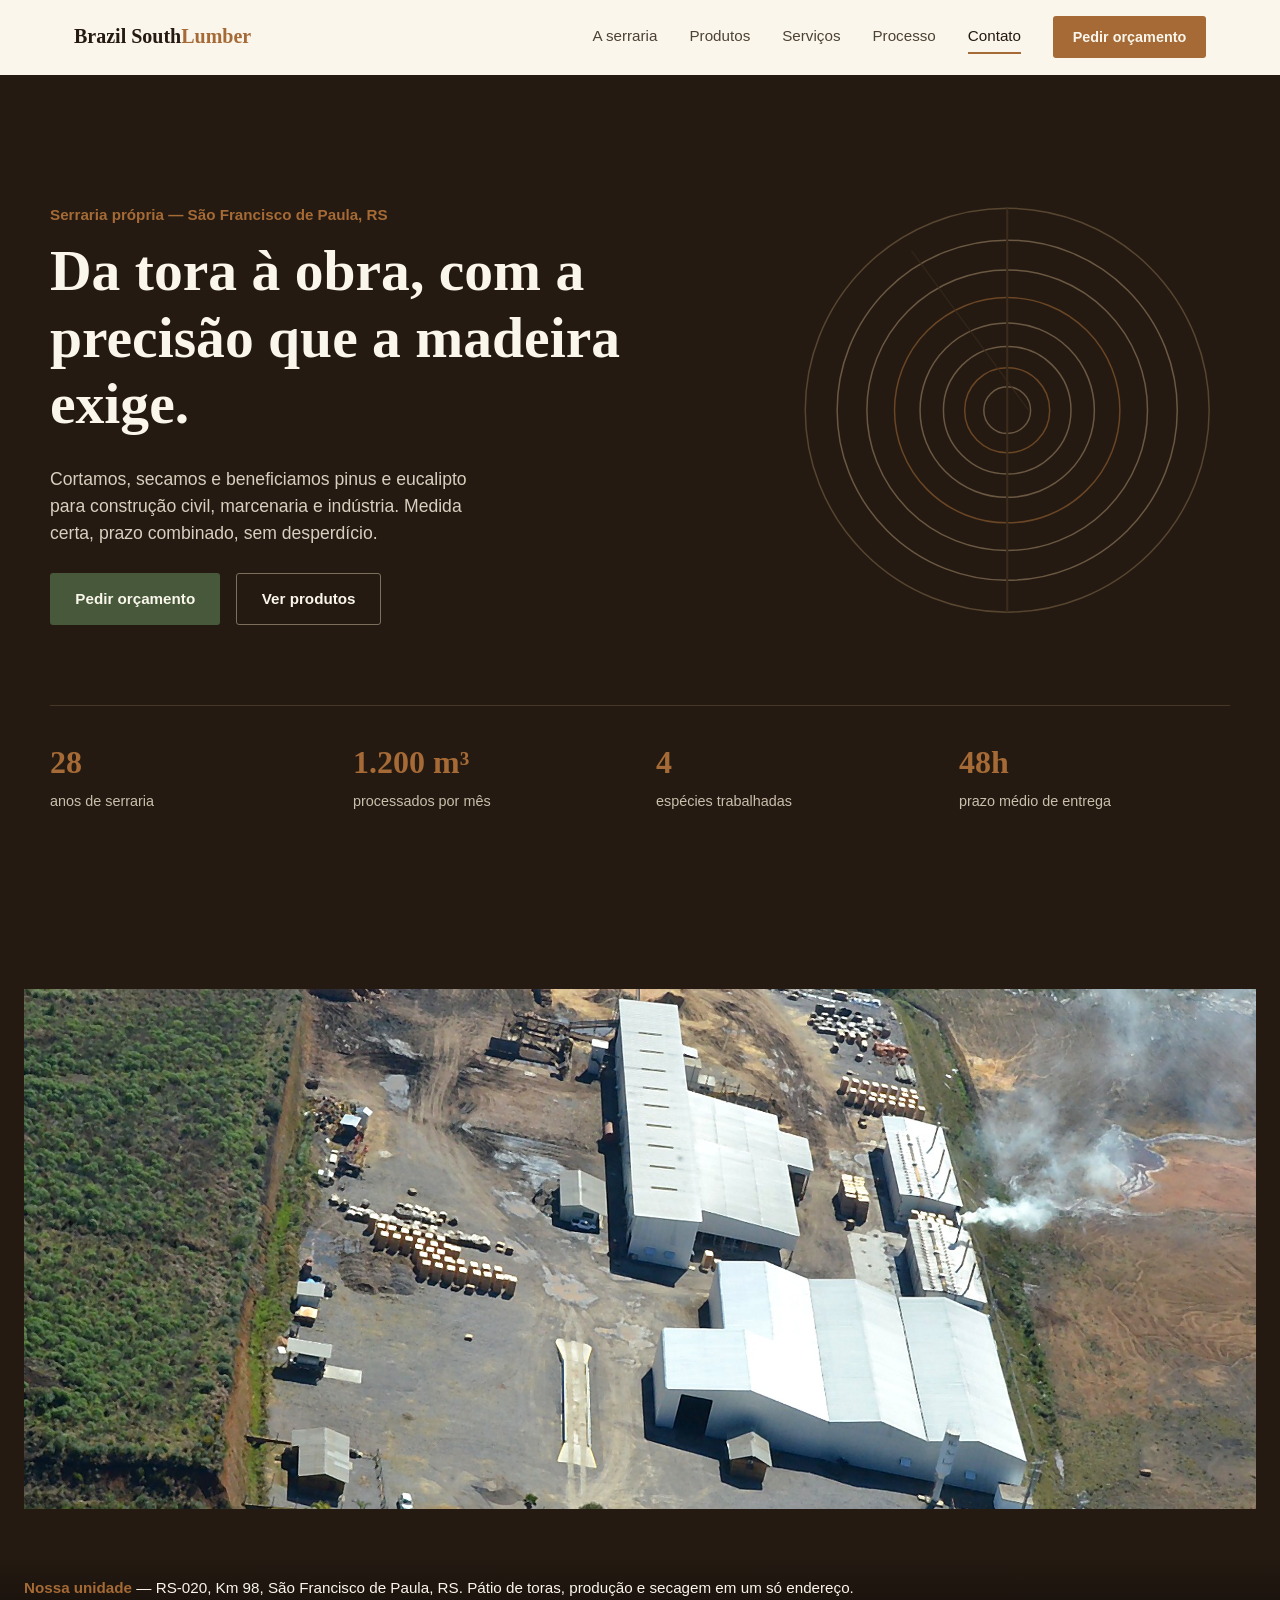
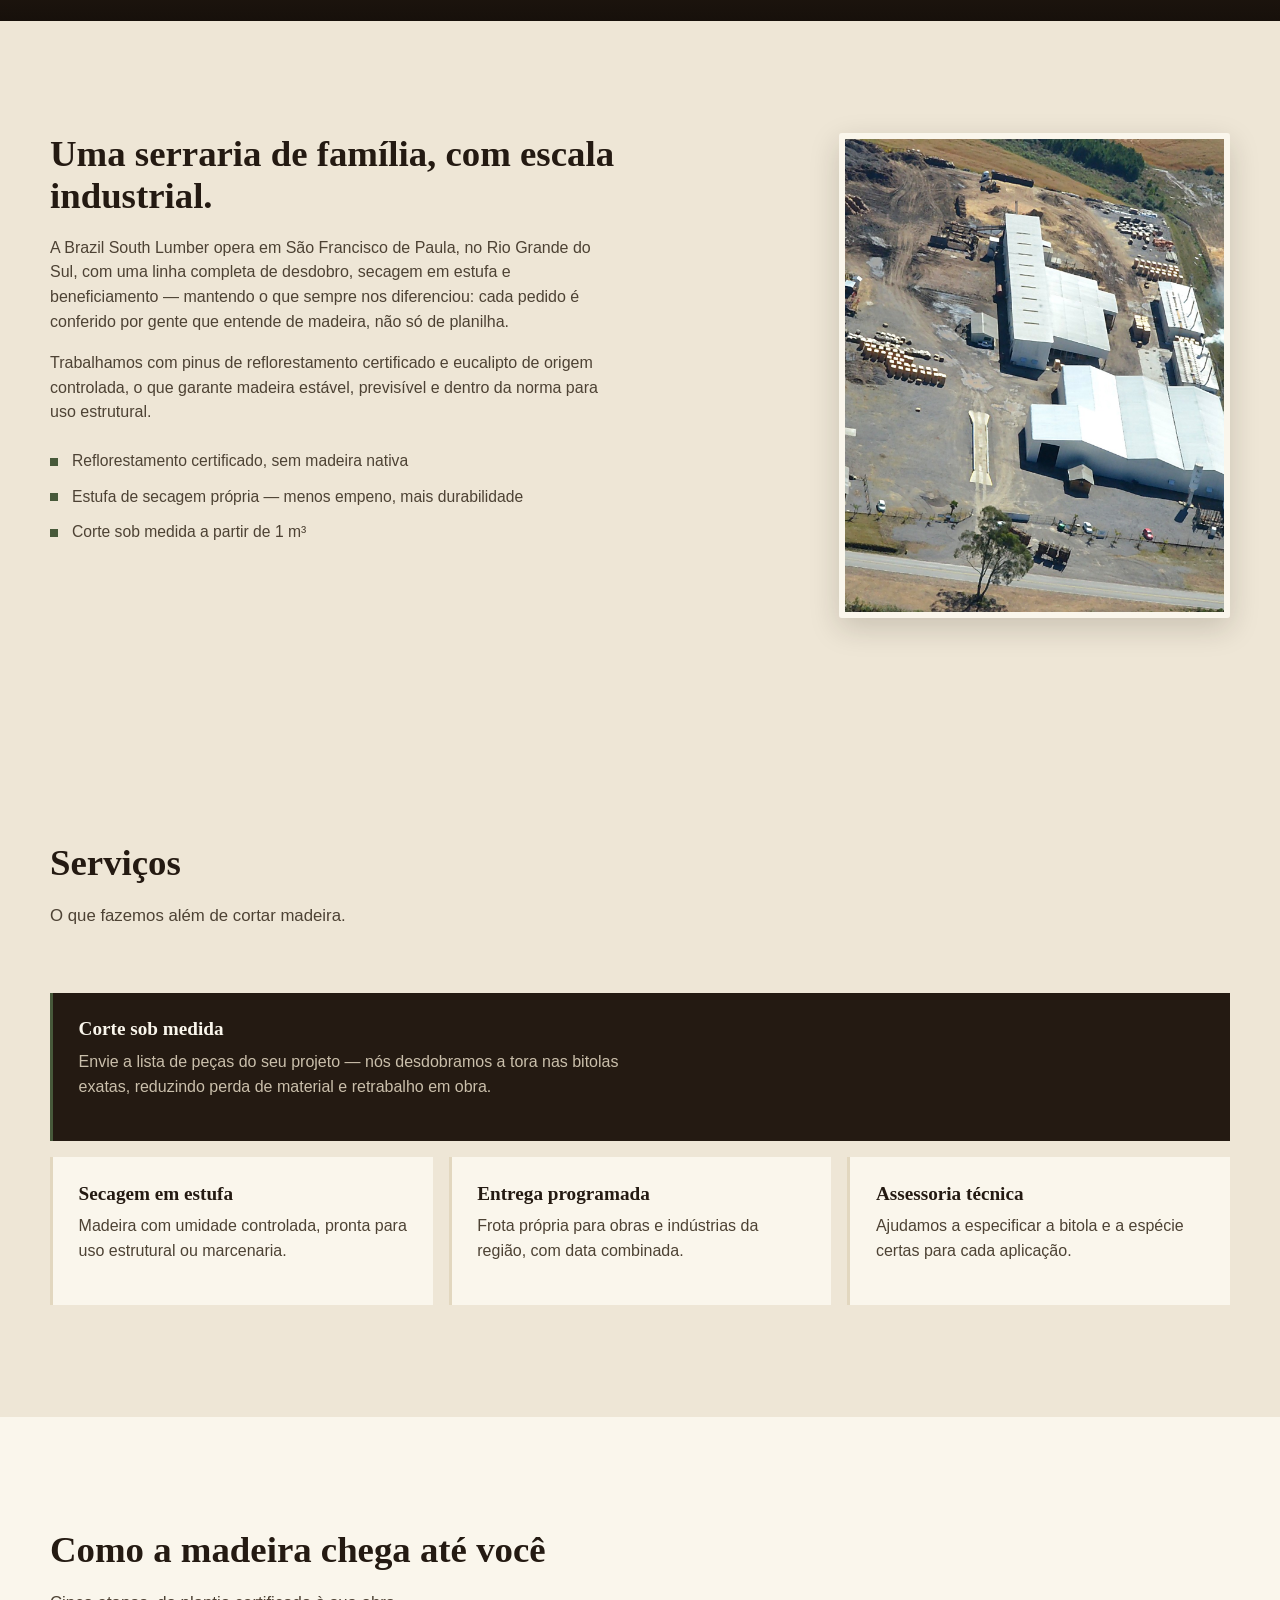
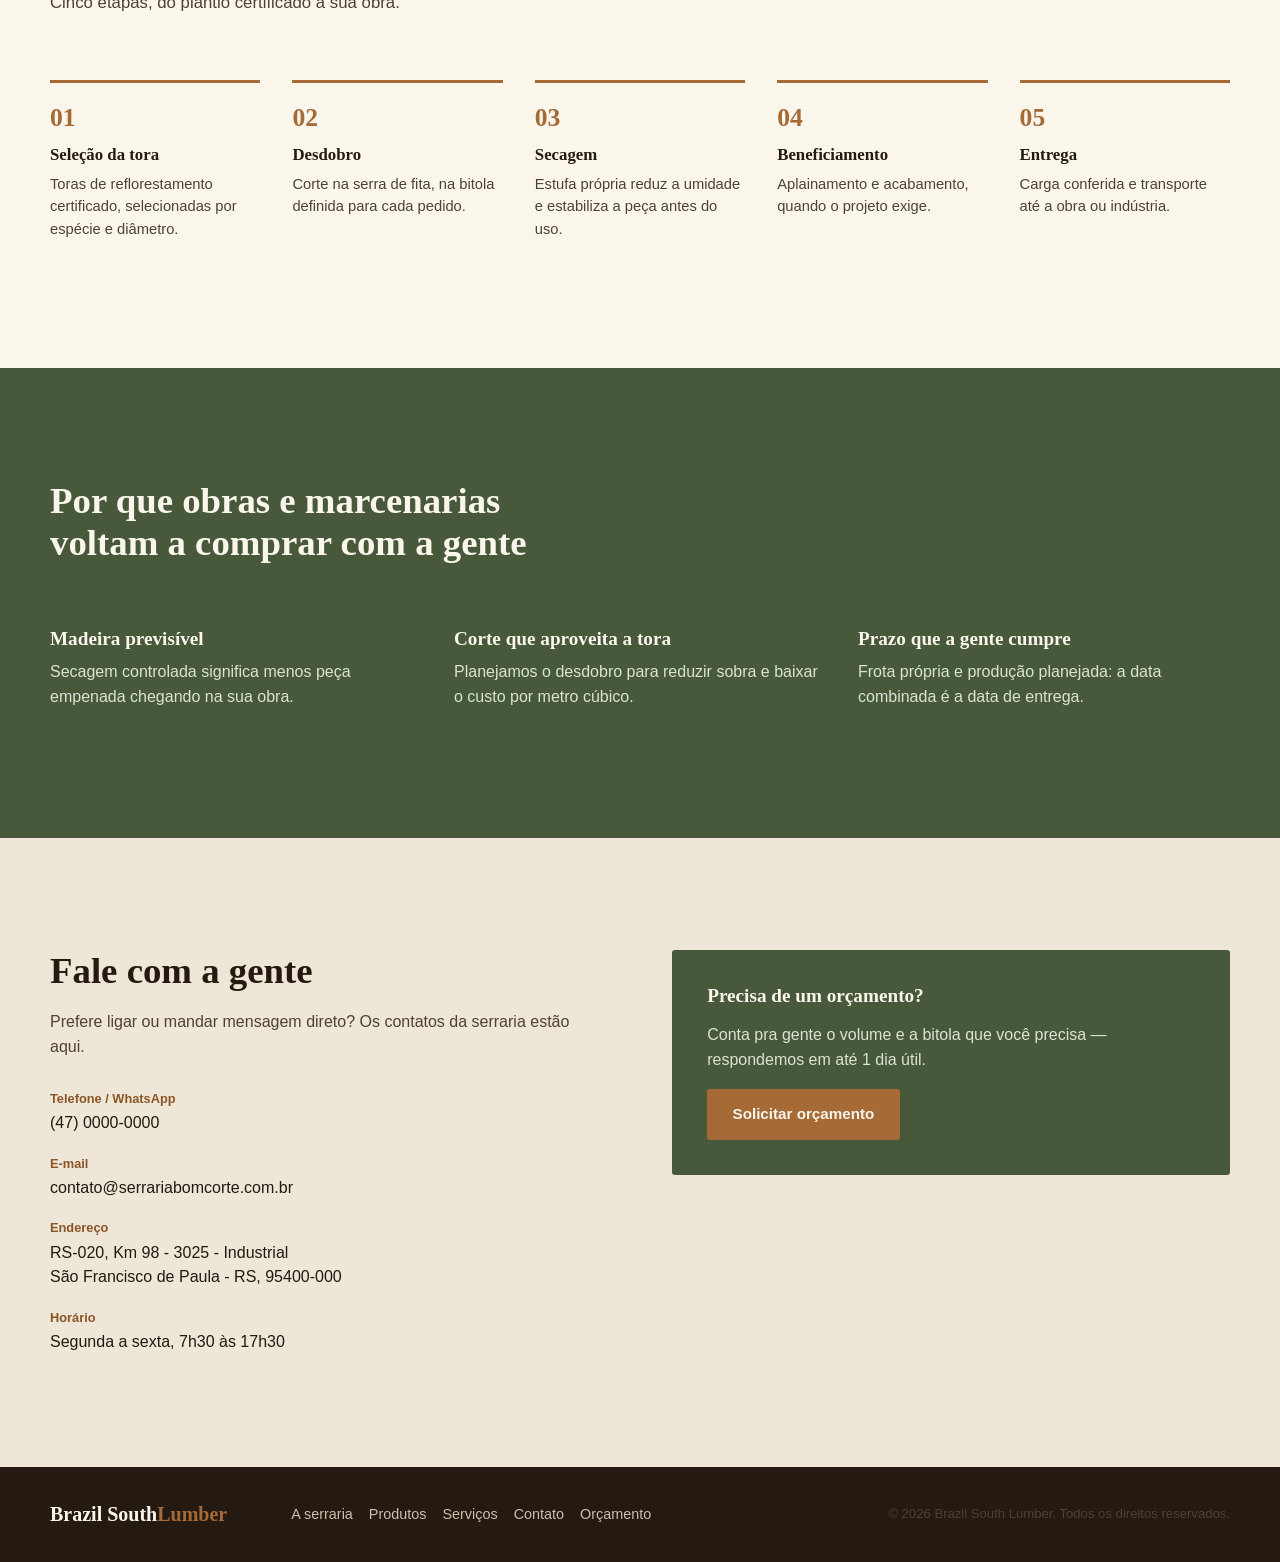
==== commit c83cf87b: "Adiciona favicon" ====
--- a/index.html
+++ b/index.html
@@ -9,6 +9,8 @@
 <link rel="preconnect" href="https://fonts.gstatic.com" crossorigin>
 <link href="https://fonts.googleapis.com/css2?family=Zilla+Slab:wght@400;500;600;700&family=Work+Sans:wght@400;500;600&display=swap" rel="stylesheet">
 <link rel="stylesheet" href="css/style.css">
+<link rel="icon" type="image/png" href="img/logo-brazil.png" sizes="32x32">
+
 </head>
 <body>
 
--- a/css/style.css
+++ b/css/style.css
@@ -309,6 +309,56 @@
 }
 .section-head p { color: var(--ink-soft); font-size: 1.05rem; }
 
+/* ---------------- banner de foto (instalações) ---------------- */
+
+.facility-banner {
+  position: relative;
+  background: var(--wood-bark);
+  line-height: 0;
+}
+.facility-banner img {
+  width: 100%;
+  height: clamp(240px, 42vw, 520px);
+  object-fit: cover;
+  object-position: center 40%;
+  display: block;
+}
+.facility-caption {
+  position: absolute;
+  left: 0;
+  right: 0;
+  bottom: 0;
+  padding: 1.4rem 1.5rem;
+  background: linear-gradient(to top, rgba(20, 14, 9, 0.82), transparent);
+  line-height: 1.3;
+}
+.facility-caption p {
+  margin: 0;
+  color: var(--cream);
+  font-size: 0.95rem;
+  max-width: none;
+}
+.facility-caption strong { color: var(--wood-oak); }
+
+/* ---------------- cabeçalho de página interna (produtos/orçamento) ---------------- */
+
+.page-intro {
+  background: var(--wood-bark);
+  color: var(--cream);
+  padding: var(--gap-lg) 1.5rem 3rem;
+}
+.page-intro-inner { max-width: var(--container); margin: 0 auto; }
+.page-intro-inner h1 { color: var(--cream); margin-bottom: 0.4em; }
+.page-intro-inner p { color: #d8cfbe; font-size: 1.05rem; max-width: 54ch; }
+.breadcrumb-back {
+  display: inline-block;
+  font-size: 0.9rem;
+  color: #cabfab;
+  text-decoration: none;
+  margin-bottom: 1.2rem;
+}
+.breadcrumb-back:hover { color: var(--cream); }
+
 /* ---------------- sobre ---------------- */
 
 .about { background: var(--wood-paper); }
@@ -347,27 +397,19 @@
   background: var(--pine);
 }
 
-.about-plank {
-  min-height: 260px;
+.about-photo-frame {
+  border: 6px solid var(--cream);
+  box-shadow: 0 10px 30px rgba(36, 26, 18, 0.18);
   border-radius: var(--radius);
-  background:
-    repeating-linear-gradient(
-      100deg,
-      var(--wood-oak) 0px, var(--wood-oak) 22px,
-      var(--wood-oak-dark) 22px, var(--wood-oak-dark) 26px
-    );
-  position: relative;
   overflow: hidden;
-}
-.about-plank::after {
-  content: "";
-  position: absolute;
-  inset: 0;
-  background: repeating-linear-gradient(
-    100deg,
-    rgba(36,26,18,0.12) 0px, rgba(36,26,18,0.12) 2px,
-    transparent 2px, transparent 48px
-  );
+  align-self: start;
+}
+.about-photo-frame img {
+  width: 100%;
+  aspect-ratio: 4 / 5;
+  object-fit: cover;
+  object-position: 55% 35%;
+  display: block;
 }
 
 /* ---------------- produtos ---------------- */
@@ -489,6 +531,24 @@
 .differentials-list h3 { color: var(--cream); }
 .differentials-list p { color: #dbe3d3; }
 
+/* ---------------- faixa de cta ---------------- */
+
+.cta-band {
+  background: var(--wood-bark);
+  color: var(--cream);
+}
+.cta-band-inner {
+  max-width: var(--container);
+  margin: 0 auto;
+  display: flex;
+  flex-wrap: wrap;
+  align-items: center;
+  justify-content: space-between;
+  gap: var(--gap-md);
+}
+.cta-band-inner h2 { color: var(--cream); margin-bottom: 0.3em; }
+.cta-band-inner p { color: #d8cfbe; margin: 0; }
+
 /* ---------------- contato ---------------- */
 
 .contact { background: var(--wood-paper); }
@@ -517,6 +577,23 @@
 .contact-details dd { margin: 0; color: var(--ink); }
 .contact-details a { text-decoration: none; }
 .contact-details a:hover { text-decoration: underline; }
+
+.contact-cta {
+  background: var(--pine);
+  color: var(--cream);
+  padding: 2.2rem;
+  border-radius: var(--radius);
+  align-self: start;
+  display: grid;
+  gap: 1rem;
+}
+.contact-cta h3 { color: var(--cream); margin: 0; }
+.contact-cta p { color: #dbe3d3; margin: 0; }
+.contact-cta .btn-primary {
+  background: var(--wood-oak);
+  justify-self: start;
+}
+.contact-cta .btn-primary:hover { background: var(--wood-oak-dark); }
 
 .contact-form {
   background: var(--cream);
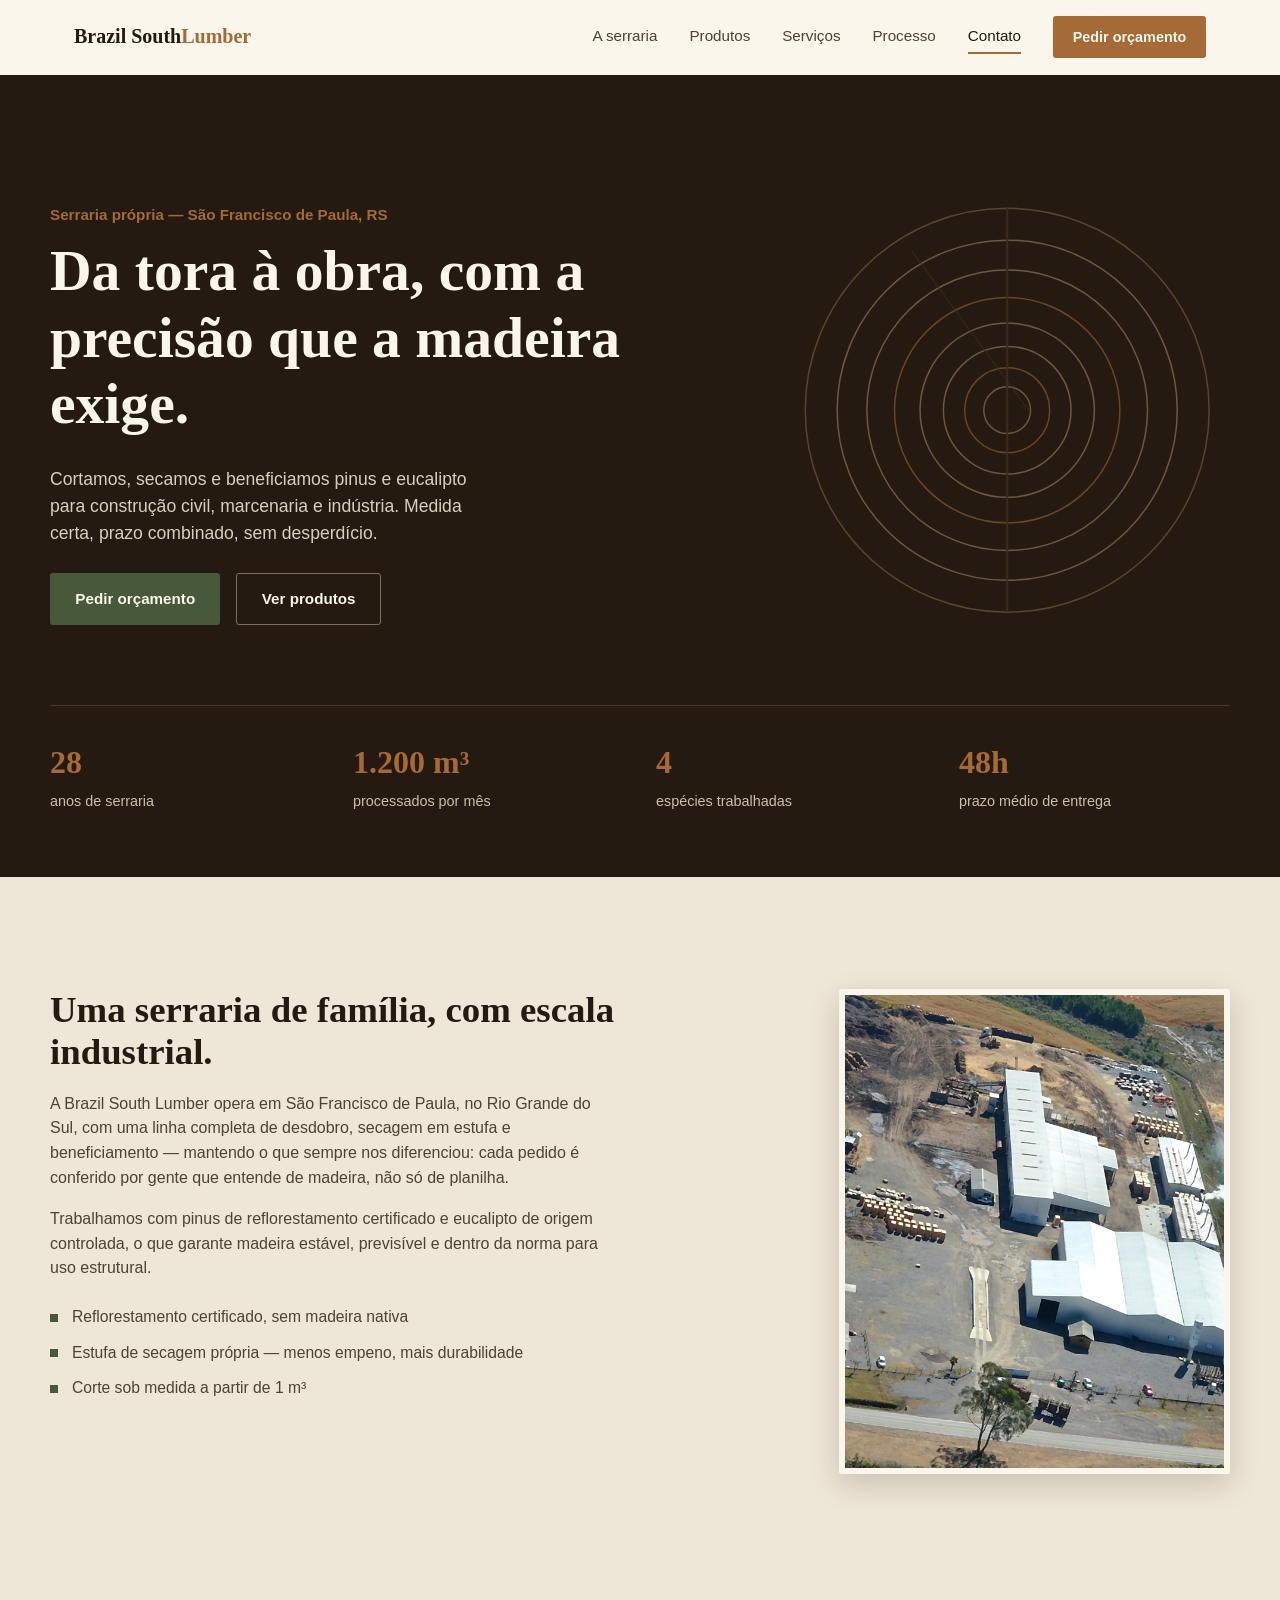
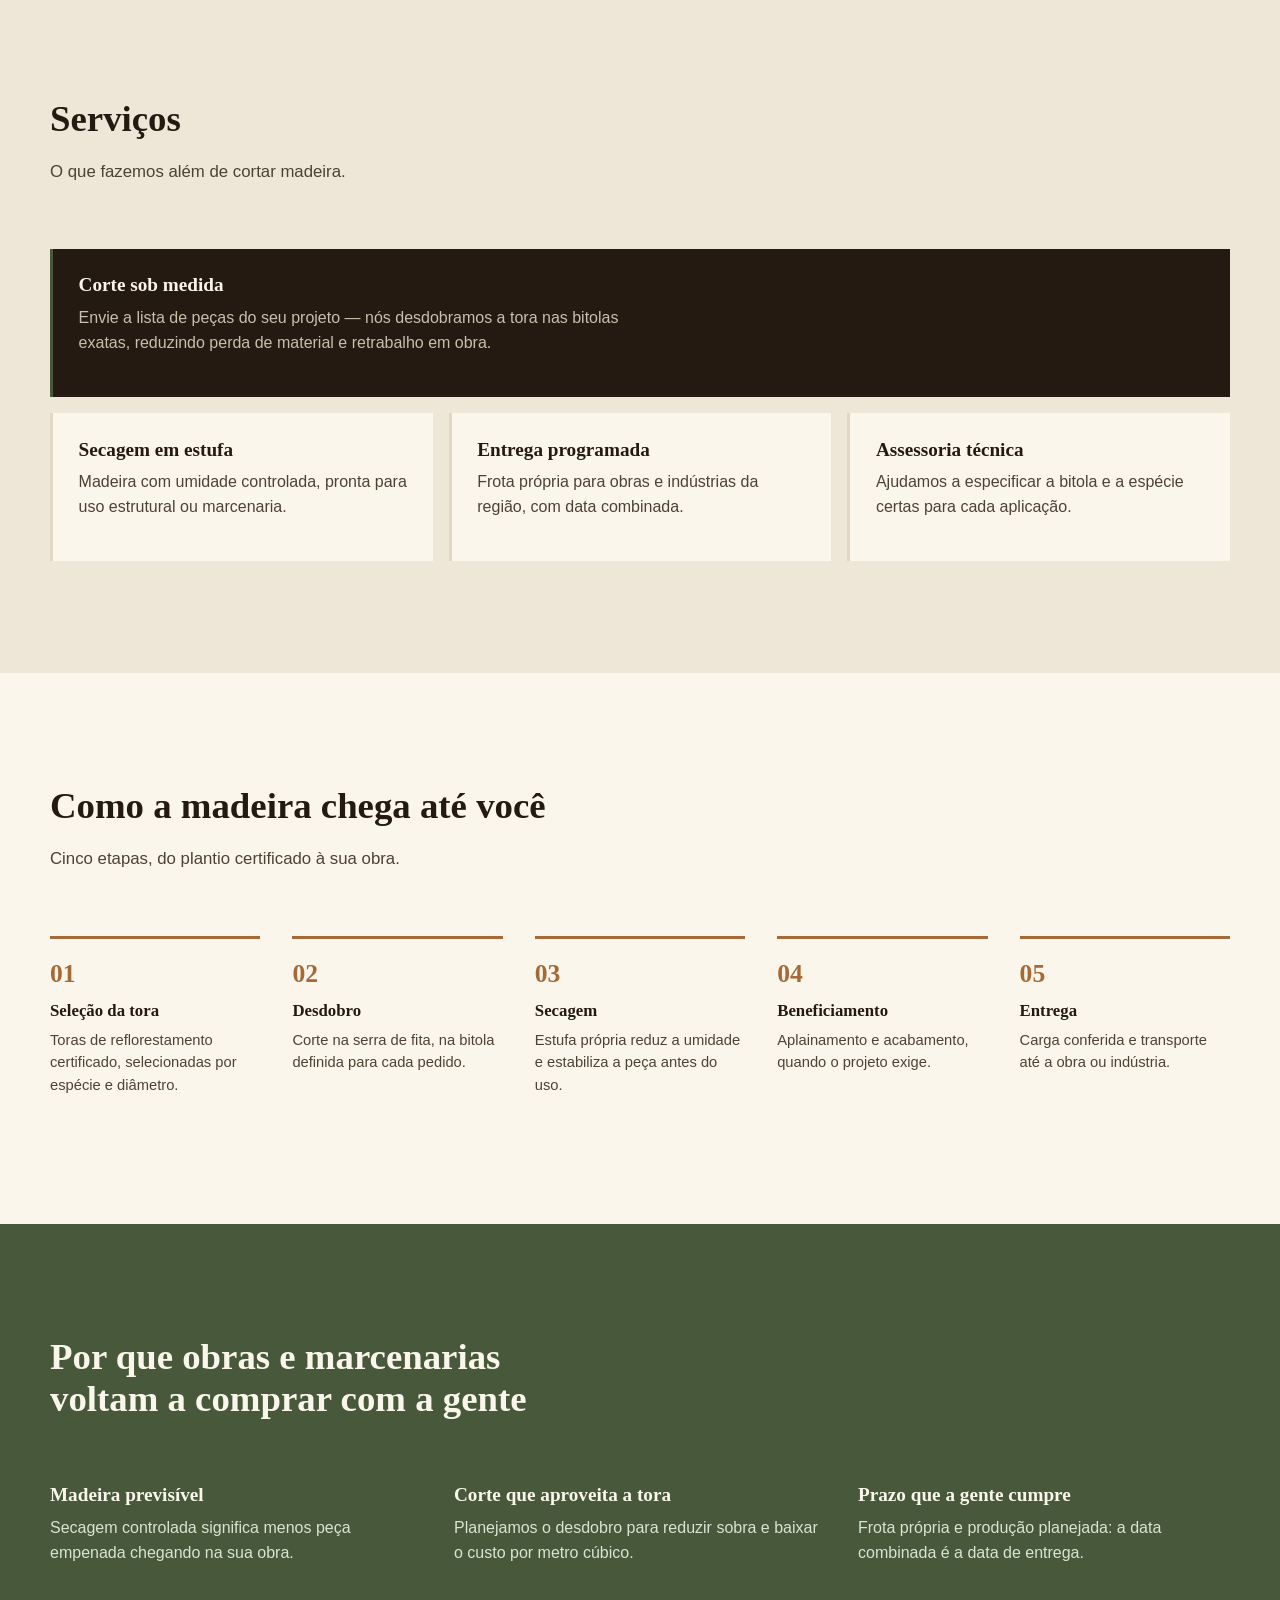
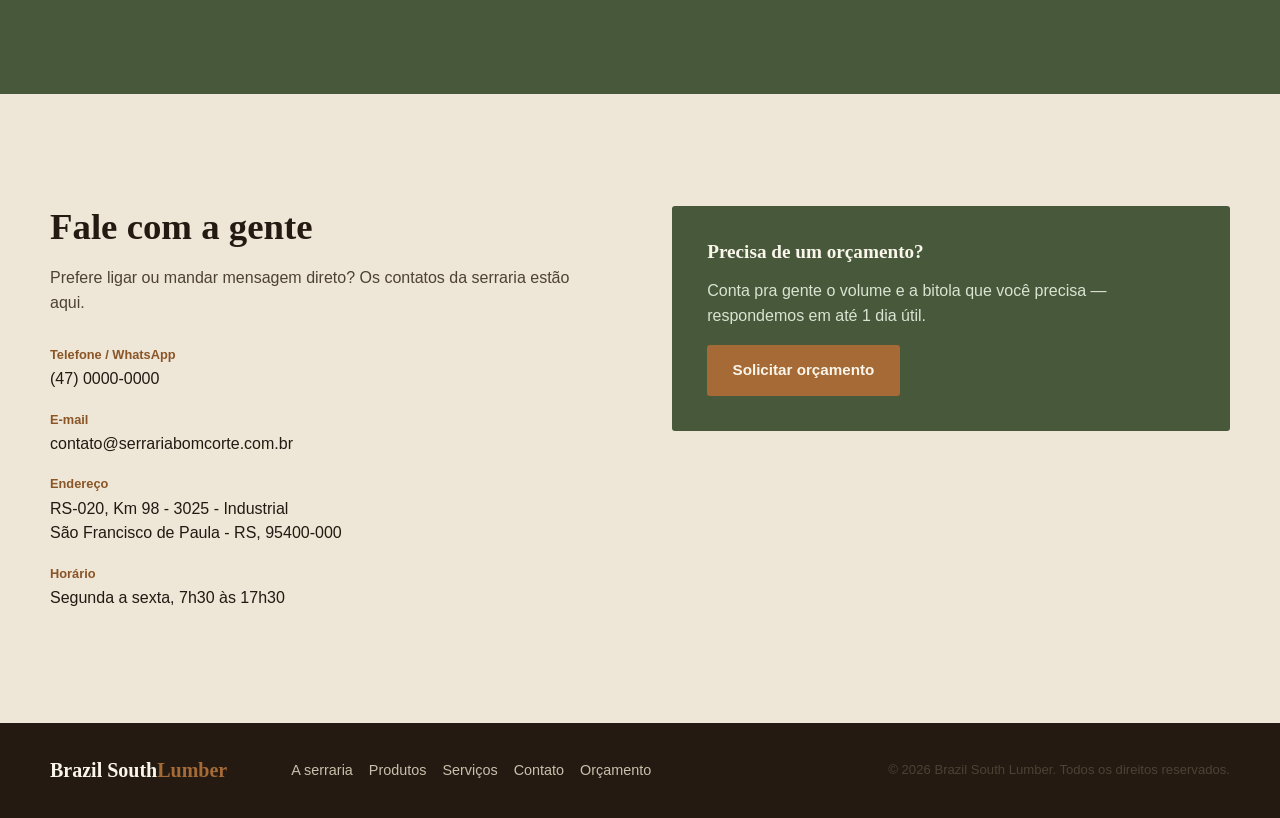
==== commit 543ab69a: "remove banner da empresa" ====
--- a/index.html
+++ b/index.html
@@ -80,13 +80,7 @@
     </dl>
   </section>
 
-  <!-- BANNER DA UNIDADE -->
-  <section class="facility-banner">
-    <img src="img/serraria-vista-aerea.jpg" alt="Vista aérea da unidade da Brazil South Lumber em São Francisco de Paula, RS, mostrando pátio de toras, galpões de produção e área de secagem.">
-    <div class="facility-caption">
-      <p><strong>Nossa unidade</strong> — RS-020, Km 98, São Francisco de Paula, RS. Pátio de toras, produção e secagem em um só endereço.</p>
-    </div>
-  </section>
+  
 
   <!-- SOBRE -->
   <section class="about" id="sobre">
